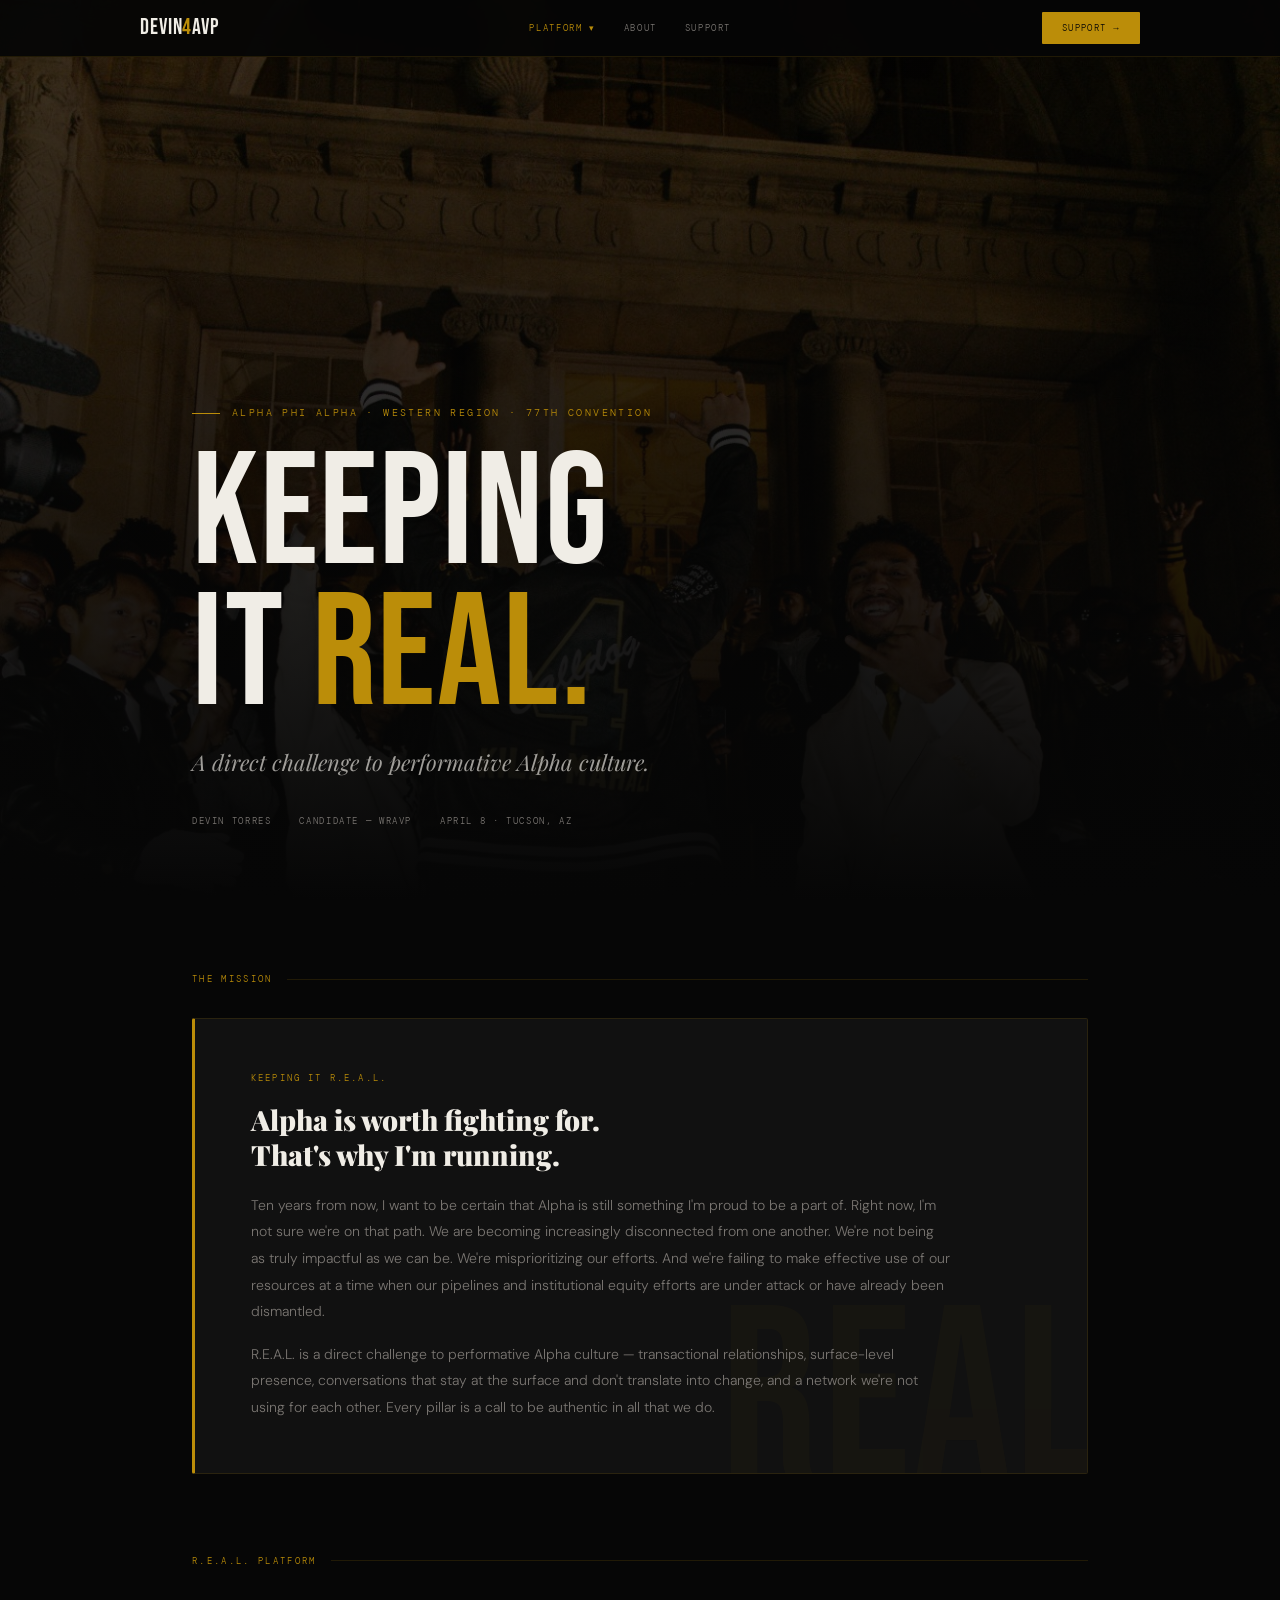
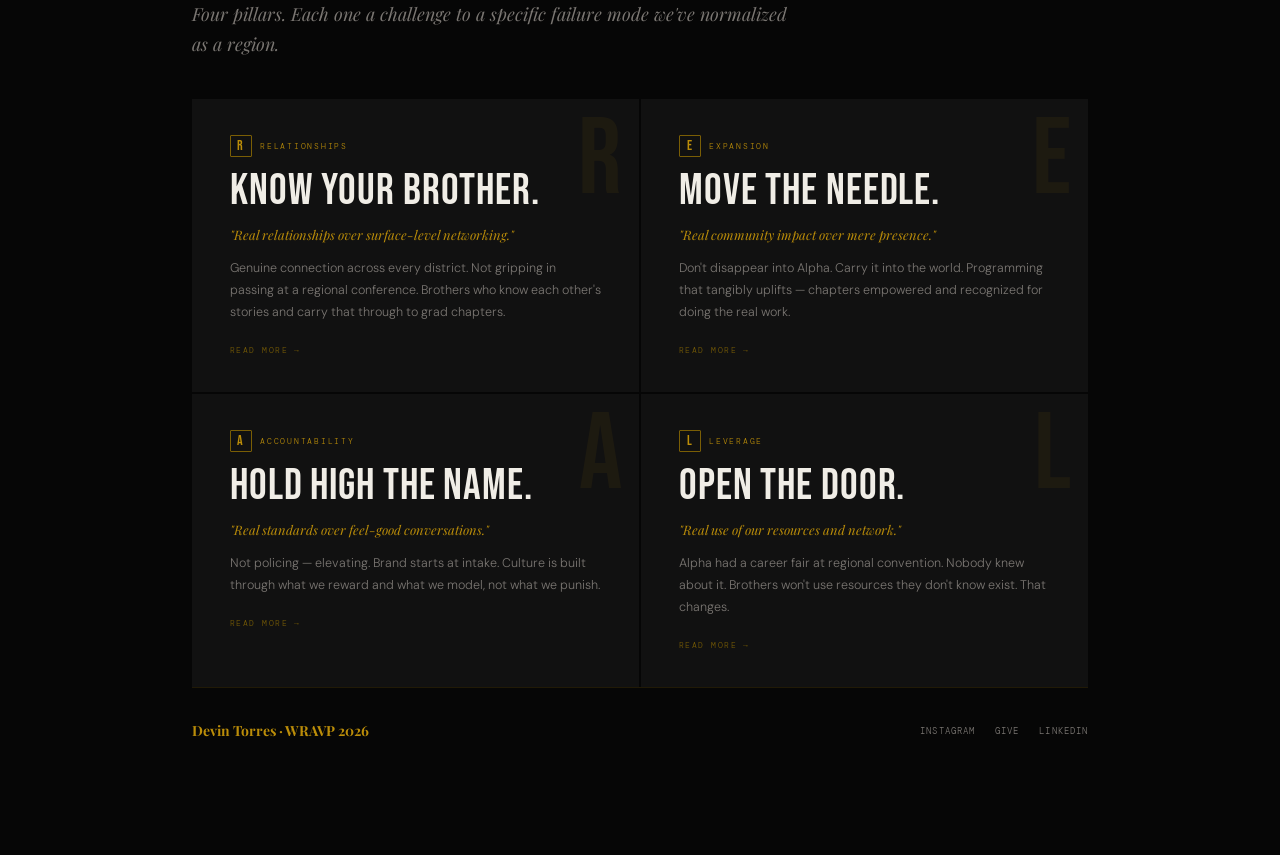
==== index.html @ 7f10087c "fixed relationships" ====
<!DOCTYPE html>
<html lang="en">
<head>
<meta charset="UTF-8">
<meta name="viewport" content="width=device-width, initial-scale=1.0">
<title>Devin Torres — Keeping it REAL · WRAVP 2026</title>
<link href="https://fonts.googleapis.com/css2?family=Bebas+Neue&family=Playfair+Display:ital,wght@0,400;0,700;0,900;1,400;1,700;1,900&family=DM+Sans:ital,wght@0,300;0,400;0,500;1,300&family=DM+Mono:wght@400;500&display=swap" rel="stylesheet">
<link rel="stylesheet" href="css/main.css">
<style>
/* ── HOME-SPECIFIC ── */
.hero {
  min-height: 100vh;
  display: flex;
  flex-direction: column;
  justify-content: flex-end;
  padding-bottom: 72px;
  position: relative;
}
.hero-bg {
  position: absolute;
  inset: 0;
  overflow: hidden;
}
.hero-bg img {
  width: 100%;
  height: 100%;
  object-fit: cover;
  object-position: center 20%;
  filter: brightness(.3);
}
.hero-bg::after {
  content: '';
  position: absolute;
  inset: 0;
  background: linear-gradient(to top, var(--black) 0%, rgba(6,6,6,.55) 45%, transparent 100%);
}
.hero-content {
  position: relative;
  z-index: 2;
  max-width: 960px;
  margin: 0 auto;
  padding: 0 32px;
  width: 100%;
}
.hero-eyebrow {
  font-family: var(--mono);
  font-size: 10px;
  letter-spacing: .24em;
  color: var(--gold);
  text-transform: uppercase;
  margin-bottom: 24px;
  display: flex;
  align-items: center;
  gap: 12px;
}
.hero-eyebrow::before { content: ''; width: 28px; height: 1px; background: var(--gold); }
.hero-name {
  font-family: var(--display);
  font-size: clamp(80px, 14vw, 160px);
  line-height: .88;
  letter-spacing: .01em;
  color: var(--text);
  margin-bottom: 20px;
}
.hero-name .gold { color: var(--gold); }
.hero-tagline {
  font-family: var(--serif);
  font-size: clamp(16px, 2.4vw, 22px);
  font-weight: 400;
  font-style: italic;
  color: rgba(240,237,230,.65);
  margin-bottom: 36px;
  max-width: 540px;
  line-height: 1.4;
}
.hero-meta {
  display: flex;
  gap: 28px;
  flex-wrap: wrap;
}
.hero-meta-item {
  font-family: var(--mono);
  font-size: 9px;
  letter-spacing: .18em;
  color: var(--muted);
  text-transform: uppercase;
}

/* ── MISSION BLOCK ── */
.mission-block {
  padding: 52px 56px;
  background: var(--card);
  border: 1px solid var(--border);
  border-left: 3px solid var(--gold);
  border-radius: 2px;
  position: relative;
  overflow: hidden;
  margin-bottom: 80px;
}
.mission-block::after {
  content: 'REAL';
  font-family: var(--display);
  font-size: 240px;
  color: var(--gold);
  opacity: .03;
  position: absolute;
  right: -16px;
  bottom: -48px;
  line-height: 1;
  pointer-events: none;
  letter-spacing: .02em;
}
.mission-kicker {
  font-family: var(--mono);
  font-size: 9px;
  letter-spacing: .24em;
  color: var(--gold);
  text-transform: uppercase;
  margin-bottom: 16px;
}
.mission-headline {
  font-family: var(--serif);
  font-size: clamp(20px, 3vw, 28px);
  font-weight: 900;
  color: var(--text);
  line-height: 1.25;
  margin-bottom: 20px;
}
.mission-body {
  font-size: 14px;
  color: var(--muted);
  line-height: 1.9;
  font-weight: 300;
  max-width: 700px;
  position: relative;
  z-index: 1;
}
.mission-body p { margin-bottom: 16px; }
.mission-body p:last-child { margin: 0; }

/* ── PLATFORM GRID ── */
.platform-section { padding-top: 0; border: none; }
.platform-intro {
  font-family: var(--serif);
  font-size: clamp(15px, 2vw, 18px);
  font-weight: 400;
  font-style: italic;
  color: var(--muted);
  max-width: 600px;
  line-height: 1.65;
  margin-bottom: 40px;
}
.pillars {
  display: grid;
  grid-template-columns: 1fr 1fr;
  gap: 2px;
}
.pillar {
  background: var(--card);
  padding: 36px 38px;
  position: relative;
  overflow: hidden;
  transition: background .2s;
  text-decoration: none;
  display: block;
  color: inherit;
}
.pillar:hover { background: #161616; }
.pillar-ghost {
  font-family: var(--display);
  font-size: 108px;
  color: var(--gold);
  opacity: .07;
  position: absolute;
  right: 16px;
  top: 8px;
  line-height: 1;
  pointer-events: none;
  transition: opacity .2s;
  letter-spacing: .01em;
}
.pillar:hover .pillar-ghost { opacity: .12; }
.pillar-meta {
  font-family: var(--mono);
  font-size: 8px;
  letter-spacing: .22em;
  color: var(--gold);
  text-transform: uppercase;
  margin-bottom: 14px;
  display: flex;
  align-items: center;
  gap: 8px;
}
.pillar-letter-badge {
  display: inline-flex;
  align-items: center;
  justify-content: center;
  width: 22px;
  height: 22px;
  border: 1px solid var(--gold-dim);
  border-radius: 1px;
  font-family: var(--display);
  font-size: 14px;
  color: var(--gold);
  line-height: 1;
  flex-shrink: 0;
}
.pillar-title {
  font-family: var(--display);
  font-size: clamp(30px, 4.5vw, 44px);
  line-height: .92;
  letter-spacing: .02em;
  color: var(--text);
  margin-bottom: 14px;
}
.pillar-tagline {
  font-family: var(--serif);
  font-size: 13px;
  font-style: italic;
  color: var(--gold);
  margin-bottom: 14px;
  line-height: 1.4;
}
.pillar-body {
  font-size: 12.5px;
  color: var(--muted);
  line-height: 1.75;
  font-weight: 300;
  margin-bottom: 20px;
}
.pillar-cta {
  font-family: var(--mono);
  font-size: 8px;
  letter-spacing: .18em;
  color: var(--gold-dim);
  text-transform: uppercase;
  display: flex;
  align-items: center;
  gap: 6px;
  transition: color .2s;
}
.pillar:hover .pillar-cta { color: var(--gold); }
.pillar-cta::after { content: '→'; }

@media (max-width: 620px) {
  .pillars { grid-template-columns: 1fr; }
  .hero-content { padding: 0 20px; }
  .mission-block { padding: 32px 28px; }
  .hero-name { font-size: clamp(64px, 18vw, 120px); }
}
</style>
</head>
<body>

<!-- NAV -->
<nav>
  <div class="nav-inner">
    <a href="index.html" class="nav-logo"><span>devin</span>4<span>avp</span></a>
    <ul class="nav-links">
      <li class="nav-item">
        <span class="nav-link" data-page="index.html">Platform ▾</span>
        <ul class="dropdown">
          <li><a href="relationships.html">R — Real Relationships</a></li>
          <li><a href="expansion.html">E — Real Expansion</a></li>
          <li><a href="accountability.html">A — Real Accountability</a></li>
          <li><a href="leverage.html">L — Real Leverage</a></li>
          <li><a href="stepping.html">Real Stepping</a></li>
        </ul>
      </li>
      <li class="nav-item"><a href="about.html" class="nav-link" data-page="about.html">About</a></li>
      <li class="nav-item"><a href="support.html" class="nav-link" data-page="support.html">Support</a></li>
    </ul>
    <a href="support.html" class="nav-cta">Support →</a>
    <button class="hamburger" onclick="toggleMobile()" aria-label="Menu">
      <span></span><span></span><span></span>
    </button>
  </div>
</nav>

<!-- MOBILE MENU -->
<ul class="mobile-menu" id="mobile-menu">
  <li><a href="index.html">Home</a></li>
  <div class="mobile-section">Platform</div>
  <li><a href="relationships.html">R — Real Relationships</a></li>
  <li><a href="expansion.html">E — Real Expansion</a></li>
  <li><a href="accountability.html">A — Real Accountability</a></li>
  <li><a href="leverage.html">L — Real Leverage</a></li>
  <li><a href="stepping.html">Real Stepping</a></li>
  <div class="mobile-section">More</div>
  <li><a href="about.html">About</a></li>
  <li><a href="support.html">Support</a></li>
</ul>

<!-- HERO -->
<div class="hero">
  <div class="hero-bg">
    <img src="assets/images/chapter-fa24.jpg" alt="Alpha Delta Chapter FA24">
  </div>
  <div class="hero-content">
    <div class="hero-eyebrow fade-up d1">Alpha Phi Alpha · Western Region · 77th Convention</div>
    <div class="hero-name fade-up d2">KEEPING<br>IT <span class="gold">REAL.</span></div>
    <div class="hero-tagline fade-up d3">A direct challenge to performative Alpha culture.</div>
    <div class="hero-meta fade-up d4">
      <span class="hero-meta-item">Devin Torres</span>
      <span class="hero-meta-item">Candidate — WRAVP</span>
      <span class="hero-meta-item">April 8 · Tucson, AZ</span>
    </div>
  </div>
</div>

<div class="page">

  <!-- MISSION -->
  <section style="padding-top: 72px; border: none;">
    <div class="section-label">The Mission</div>
    <div class="mission-block reveal">
      <div class="mission-kicker">Keeping it R.E.A.L.</div>
      <div class="mission-headline">Alpha is worth fighting for.<br>That's why I'm running.</div>
      <div class="mission-body">
        <p>Ten years from now, I want to be certain that Alpha is still something I'm proud to be a part of. Right now, I'm not sure we're on that path. We are becoming increasingly disconnected from one another. We're not being as truly impactful as we can be. We're misprioritizing our efforts. And we're failing to make effective use of our resources at a time when our pipelines and institutional equity efforts are under attack or have already been dismantled.</p>
        <p>R.E.A.L. is a direct challenge to performative Alpha culture — transactional relationships, surface-level presence, conversations that stay at the surface and don't translate into change, and a network we're not using for each other. Every pillar is a call to be authentic in all that we do.</p>
      </div>
    </div>
  </section>

  <!-- PLATFORM -->
  <section class="platform-section">
    <div class="section-label">R.E.A.L. Platform</div>
    <p class="platform-intro">Four pillars. Each one a challenge to a specific failure mode we've normalized as a region.</p>
    <div class="pillars">

      <a href="relationships.html" class="pillar reveal">
        <div class="pillar-ghost">R</div>
        <div class="pillar-meta">
          <span class="pillar-letter-badge">R</span>
          Relationships
        </div>
        <div class="pillar-title">KNOW YOUR BROTHER.</div>
        <div class="pillar-tagline">"Real relationships over surface-level networking."</div>
        <div class="pillar-body">Genuine connection across every district. Not gripping in passing at a regional conference. Brothers who know each other's stories and carry that through to grad chapters.</div>
        <div class="pillar-cta">Read more</div>
      </a>

      <a href="expansion.html" class="pillar reveal">
        <div class="pillar-ghost">E</div>
        <div class="pillar-meta">
          <span class="pillar-letter-badge">E</span>
          Expansion
        </div>
        <div class="pillar-title">MOVE THE NEEDLE.</div>
        <div class="pillar-tagline">"Real community impact over mere presence."</div>
        <div class="pillar-body">Don't disappear into Alpha. Carry it into the world. Programming that tangibly uplifts — chapters empowered and recognized for doing the real work.</div>
        <div class="pillar-cta">Read more</div>
      </a>

      <a href="accountability.html" class="pillar reveal">
        <div class="pillar-ghost">A</div>
        <div class="pillar-meta">
          <span class="pillar-letter-badge">A</span>
          Accountability
        </div>
        <div class="pillar-title">HOLD HIGH THE NAME.</div>
        <div class="pillar-tagline">"Real standards over feel-good conversations."</div>
        <div class="pillar-body">Not policing — elevating. Brand starts at intake. Culture is built through what we reward and what we model, not what we punish.</div>
        <div class="pillar-cta">Read more</div>
      </a>

      <a href="leverage.html" class="pillar reveal">
        <div class="pillar-ghost">L</div>
        <div class="pillar-meta">
          <span class="pillar-letter-badge">L</span>
          Leverage
        </div>
        <div class="pillar-title">OPEN THE DOOR.</div>
        <div class="pillar-tagline">"Real use of our resources and network."</div>
        <div class="pillar-body">Alpha had a career fair at regional convention. Nobody knew about it. Brothers won't use resources they don't know exist. That changes.</div>
        <div class="pillar-cta">Read more</div>
      </a>

    </div>
  </section>

  <!-- FOOTER -->
  <footer>
    <div class="footer-name">Devin Torres · WRAVP 2026</div>
    <div class="footer-links">
      <a href="https://instagram.com/devin4avp" target="_blank">Instagram</a>
      <a href="support.html">Give</a>
      <a href="https://linkedin.com/in/devintorres" target="_blank">LinkedIn</a>
    </div>
  </footer>

</div>

<script src="js/main.js"></script>
<style>
.reveal { opacity: 0; transform: translateY(24px); transition: opacity .7s ease, transform .7s ease; }
.reveal.revealed { opacity: 1; transform: translateY(0); }
</style>
</body>
</html>
---- css/main.css ----
:root {
  --gold: #BB8D09;
  --gold-dim: #7A5E05;
  --gold-light: #D4A820;
  --black: #060606;
  --card: #111111;
  --border: rgba(187,141,9,0.15);
  --border-subtle: rgba(255,255,255,0.05);
  --text: #F0EDE6;
  --muted: #7A7672;
  --faint: #2A2724;
  --serif: 'Playfair Display', Georgia, serif;
  --sans: 'DM Sans', sans-serif;
  --mono: 'DM Mono', monospace;
  --display: 'Bebas Neue', sans-serif;
}

*, *::before, *::after { box-sizing: border-box; margin: 0; padding: 0; }
html { scroll-behavior: smooth; }
body {
  background: var(--black);
  color: var(--text);
  font-family: var(--sans);
  font-weight: 300;
  line-height: 1.6;
  -webkit-font-smoothing: antialiased;
  overflow-x: hidden;
}
body::before {
  content: '';
  position: fixed;
  inset: 0;
  background-image: url("data:image/svg+xml,%3Csvg viewBox='0 0 256 256' xmlns='http://www.w3.org/2000/svg'%3E%3Cfilter id='n'%3E%3CfeTurbulence type='fractalNoise' baseFrequency='0.9' numOctaves='4' stitchTiles='stitch'/%3E%3C/filter%3E%3Crect width='100%25' height='100%25' filter='url(%23n)' opacity='0.04'/%3E%3C/svg%3E");
  pointer-events: none;
  z-index: 0;
  opacity: .35;
}

/* ── NAV ── */
nav {
  position: fixed;
  top: 0; left: 0; right: 0;
  z-index: 100;
  background: rgba(6,6,6,0.94);
  backdrop-filter: blur(14px);
  border-bottom: 1px solid var(--border);
  padding: 0 32px;
}
.nav-inner {
  max-width: 1000px;
  margin: 0 auto;
  display: flex;
  align-items: center;
  justify-content: space-between;
  height: 56px;
}
.nav-logo {
  font-family: var(--display);
  font-size: 22px;
  letter-spacing: .04em;
  color: var(--gold);
  text-decoration: none;
  flex-shrink: 0;
}
.nav-logo span { color: var(--text); }
.nav-links {
  display: flex;
  align-items: center;
  gap: 0;
  list-style: none;
}
.nav-item { position: relative; }
.nav-link {
  font-family: var(--mono);
  font-size: 9px;
  letter-spacing: .18em;
  color: var(--muted);
  text-transform: uppercase;
  text-decoration: none;
  padding: 0 14px;
  height: 56px;
  display: flex;
  align-items: center;
  transition: color .2s;
  white-space: nowrap;
  cursor: pointer;
}
.nav-link:hover, .nav-link.active { color: var(--gold); }
.nav-item:hover .dropdown { opacity: 1; pointer-events: all; transform: translateY(0); }
.dropdown {
  position: absolute;
  top: 100%; left: 0;
  background: rgba(6,6,6,0.98);
  border: 1px solid var(--border);
  border-top: none;
  min-width: 210px;
  opacity: 0;
  pointer-events: none;
  transform: translateY(-6px);
  transition: opacity .2s, transform .2s;
  list-style: none;
}
.dropdown li a {
  display: block;
  font-family: var(--mono);
  font-size: 9px;
  letter-spacing: .18em;
  color: var(--muted);
  text-transform: uppercase;
  text-decoration: none;
  padding: 13px 20px;
  transition: color .15s, background .15s;
  border-bottom: 1px solid var(--border);
}
.dropdown li:last-child a { border: none; }
.dropdown li a:hover { color: var(--gold); background: rgba(187,141,9,.04); }
.nav-cta {
  font-family: var(--mono);
  font-size: 9px;
  letter-spacing: .16em;
  color: var(--black);
  background: var(--gold);
  text-transform: uppercase;
  text-decoration: none;
  padding: 9px 20px;
  border-radius: 1px;
  transition: background .2s;
  white-space: nowrap;
  flex-shrink: 0;
}
.nav-cta:hover { background: var(--gold-light); }
.hamburger {
  display: none;
  flex-direction: column;
  gap: 5px;
  cursor: pointer;
  padding: 4px;
  background: none;
  border: none;
}
.hamburger span { width: 22px; height: 1px; background: var(--text); display: block; transition: .2s; }
.mobile-menu {
  display: none;
  position: fixed;
  top: 56px; left: 0; right: 0;
  background: rgba(6,6,6,0.98);
  border-bottom: 1px solid var(--border);
  padding: 16px 0 24px;
  z-index: 99;
  list-style: none;
}
.mobile-menu.open { display: block; }
.mobile-menu li a {
  display: block;
  font-family: var(--mono);
  font-size: 10px;
  letter-spacing: .18em;
  color: var(--muted);
  text-transform: uppercase;
  text-decoration: none;
  padding: 12px 32px;
  transition: color .15s;
  border-bottom: 1px solid var(--border-subtle);
}
.mobile-menu li a:hover { color: var(--gold); }
.mobile-menu .mobile-section {
  font-family: var(--mono);
  font-size: 8px;
  letter-spacing: .22em;
  color: var(--faint);
  text-transform: uppercase;
  padding: 16px 32px 6px;
}

/* ── PAGE WRAPPER ── */
.page {
  position: relative;
  z-index: 1;
  max-width: 960px;
  margin: 0 auto;
  padding: 0 32px 80px;
}

/* ── SECTION LABEL ── */
.section-label {
  font-family: var(--mono);
  font-size: 9px;
  letter-spacing: .26em;
  color: var(--gold);
  text-transform: uppercase;
  margin-bottom: 32px;
  display: flex;
  align-items: center;
  gap: 14px;
}
.section-label::after { content: ''; flex: 1; height: 1px; background: var(--border); }

/* ── BUTTONS ── */
.btn-primary {
  display: inline-block;
  background: var(--gold);
  color: var(--black);
  font-family: var(--mono);
  font-size: 9px;
  font-weight: 500;
  letter-spacing: .18em;
  text-transform: uppercase;
  padding: 14px 28px;
  text-decoration: none;
  border-radius: 1px;
  transition: background .2s, transform .1s;
  border: none;
  cursor: pointer;
}
.btn-primary:hover { background: var(--gold-light); transform: translateY(-1px); }
.btn-secondary {
  display: inline-block;
  background: transparent;
  color: var(--gold);
  font-family: var(--mono);
  font-size: 9px;
  font-weight: 500;
  letter-spacing: .18em;
  text-transform: uppercase;
  padding: 13px 28px;
  text-decoration: none;
  border: 1px solid var(--gold-dim);
  border-radius: 1px;
  transition: border-color .2s, color .2s, transform .1s;
  cursor: pointer;
}
.btn-secondary:hover { border-color: var(--gold); color: var(--gold-light); transform: translateY(-1px); }
.btn-group { display: flex; gap: 12px; flex-wrap: wrap; }

/* ── FOOTER ── */
footer {
  border-top: 1px solid var(--border);
  padding: 32px 0;
  display: flex;
  justify-content: space-between;
  align-items: center;
  flex-wrap: wrap;
  gap: 16px;
  position: relative;
  z-index: 1;
}
.footer-name {
  font-family: var(--serif);
  font-size: 14px;
  font-weight: 700;
  color: var(--gold);
}
.footer-links { display: flex; gap: 20px; }
.footer-links a {
  font-family: var(--mono);
  font-size: 9px;
  letter-spacing: .12em;
  color: var(--muted);
  text-decoration: none;
  text-transform: uppercase;
  transition: color .2s;
}
.footer-links a:hover { color: var(--gold); }

/* ── ANIMATIONS ── */
@keyframes fadeUp { from { opacity: 0; transform: translateY(20px); } to { opacity: 1; transform: translateY(0); } }
.fade-up { opacity: 0; animation: fadeUp .7s ease forwards; }
.d1 { animation-delay: .05s; } .d2 { animation-delay: .18s; } .d3 { animation-delay: .32s; } .d4 { animation-delay: .46s; }

/* ── RESPONSIVE ── */
@media (max-width: 680px) {
  nav { padding: 0 20px; }
  .nav-links { display: none !important; }
  .hamburger { display: flex; }
  .page { padding: 0 20px 60px; }
}
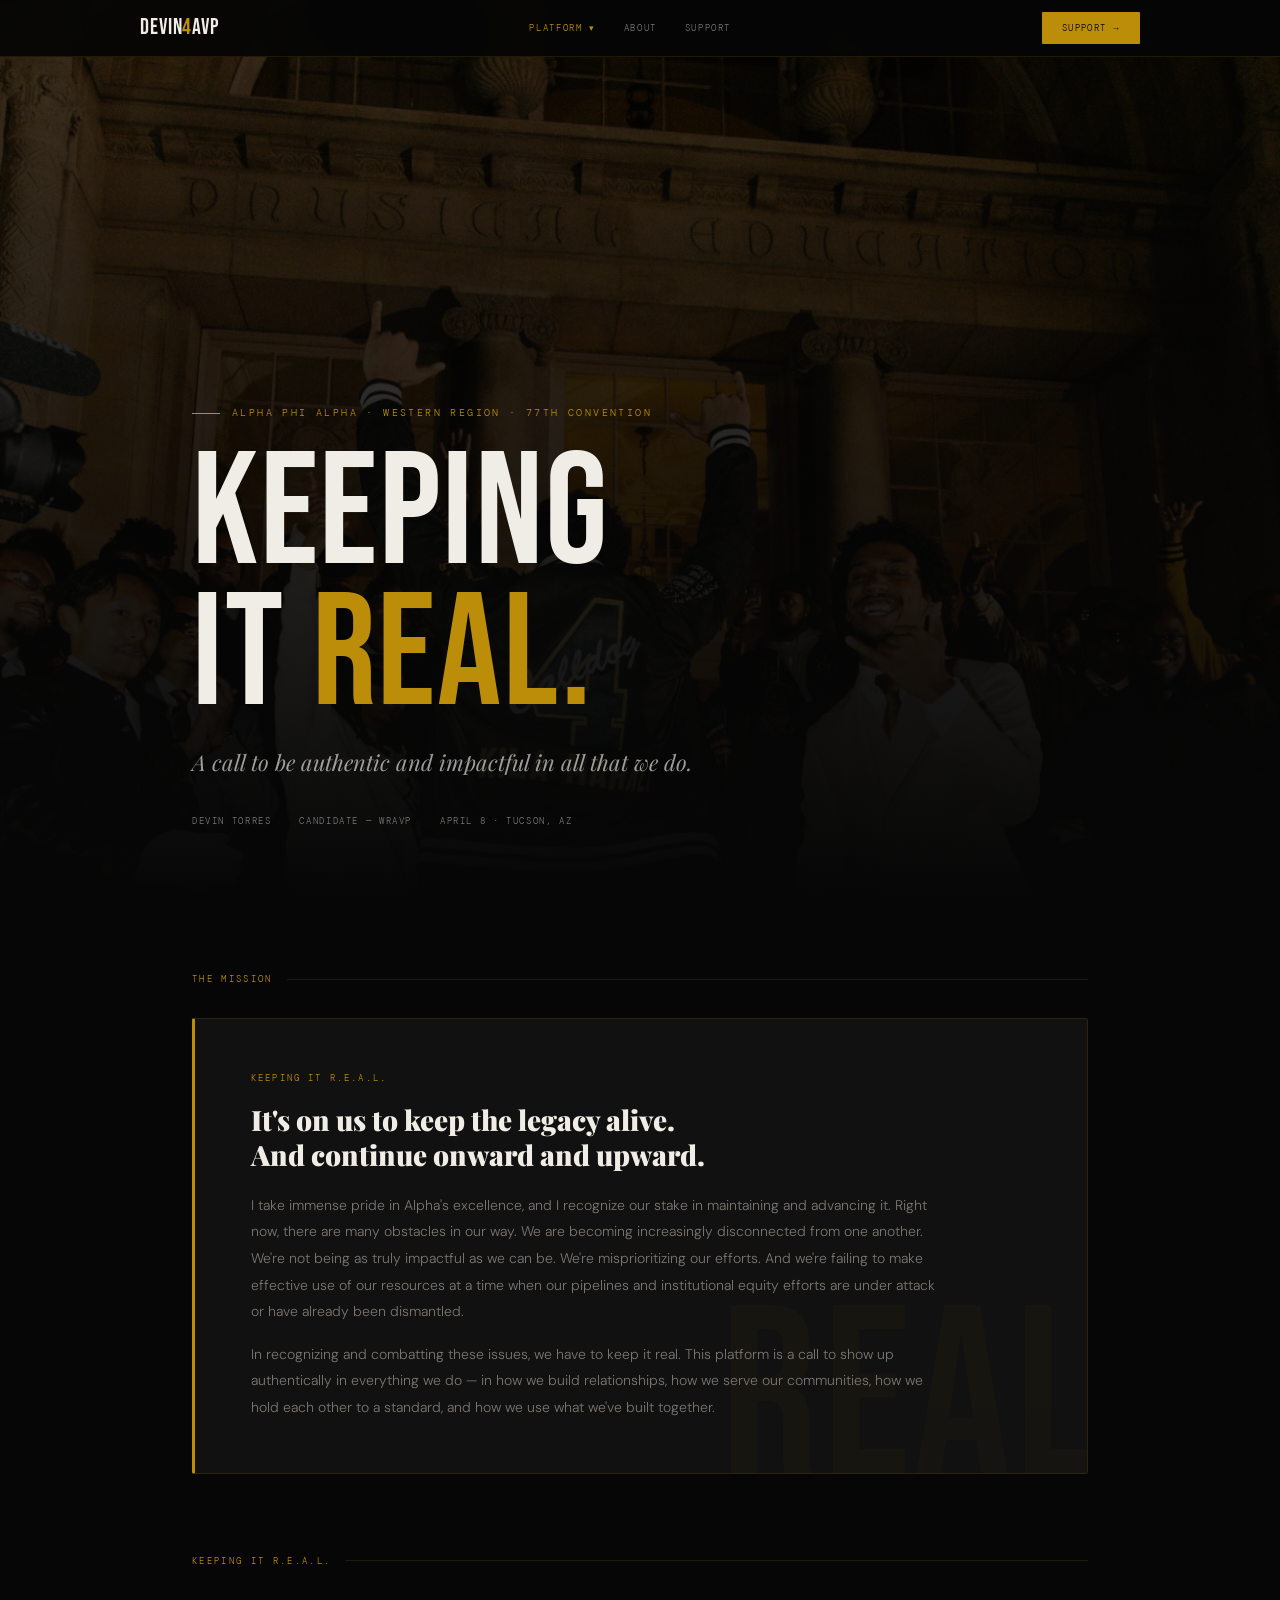
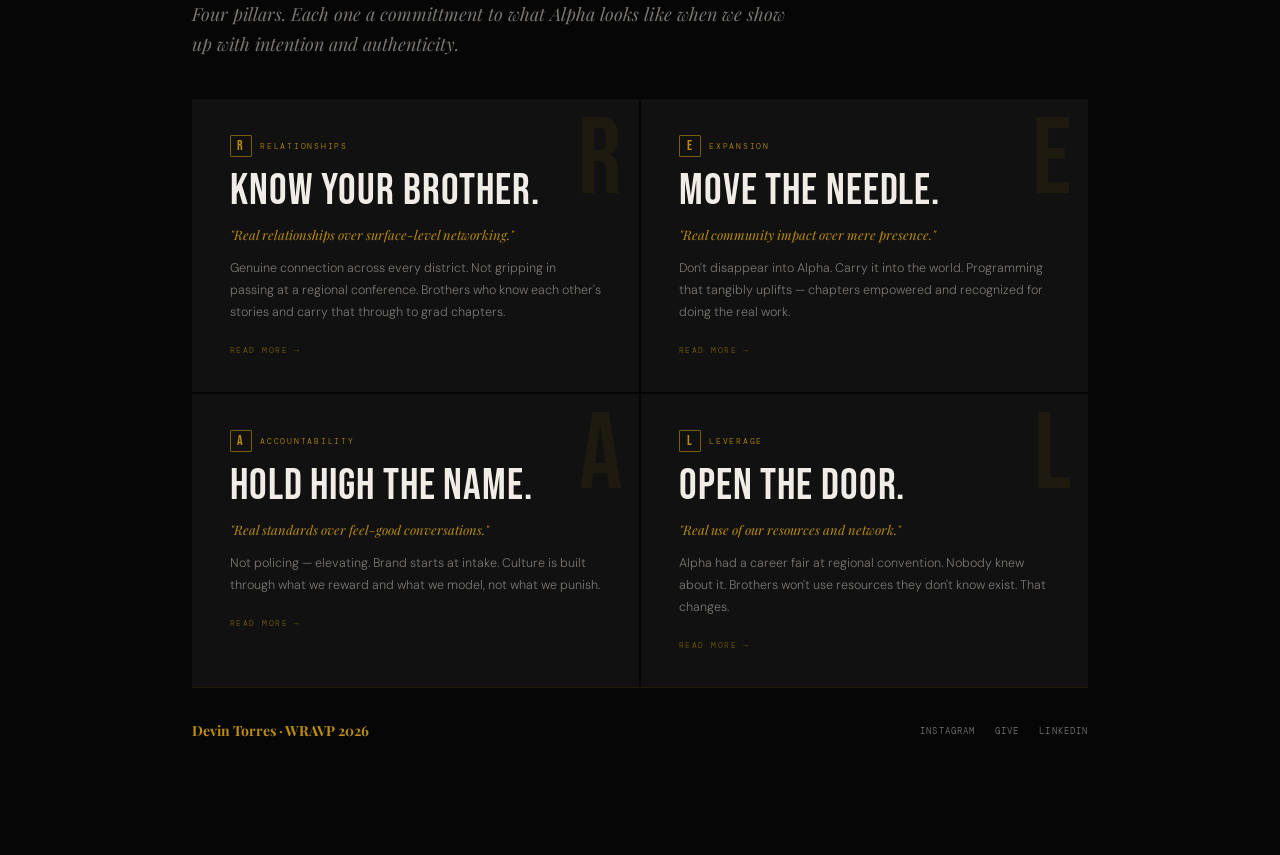
==== commit f146e716: "edit language" ====
--- a/index.html
+++ b/index.html
@@ -299,7 +299,7 @@
   <div class="hero-content">
     <div class="hero-eyebrow fade-up d1">Alpha Phi Alpha · Western Region · 77th Convention</div>
     <div class="hero-name fade-up d2">KEEPING<br>IT <span class="gold">REAL.</span></div>
-    <div class="hero-tagline fade-up d3">A direct challenge to performative Alpha culture.</div>
+    <div class="hero-tagline fade-up d3">A call to be authentic and impactful in all that we do.</div>
     <div class="hero-meta fade-up d4">
       <span class="hero-meta-item">Devin Torres</span>
       <span class="hero-meta-item">Candidate — WRAVP</span>
@@ -315,18 +315,18 @@
     <div class="section-label">The Mission</div>
     <div class="mission-block reveal">
       <div class="mission-kicker">Keeping it R.E.A.L.</div>
-      <div class="mission-headline">Alpha is worth fighting for.<br>That's why I'm running.</div>
+      <div class="mission-headline">It's on us to keep the legacy alive.<br>And continue onward and upward.</div>
       <div class="mission-body">
-        <p>Ten years from now, I want to be certain that Alpha is still something I'm proud to be a part of. Right now, I'm not sure we're on that path. We are becoming increasingly disconnected from one another. We're not being as truly impactful as we can be. We're misprioritizing our efforts. And we're failing to make effective use of our resources at a time when our pipelines and institutional equity efforts are under attack or have already been dismantled.</p>
-        <p>R.E.A.L. is a direct challenge to performative Alpha culture — transactional relationships, surface-level presence, conversations that stay at the surface and don't translate into change, and a network we're not using for each other. Every pillar is a call to be authentic in all that we do.</p>
+        <p>I take immense pride in Alpha's excellence, and I recognize our stake in maintaining and advancing it. Right now, there are many obstacles in our way. We are becoming increasingly disconnected from one another. We're not being as truly impactful as we can be. We're misprioritizing our efforts. And we're failing to make effective use of our resources at a time when our pipelines and institutional equity efforts are under attack or have already been dismantled.</p>
+        <p>In recognizing and combatting these issues, we have to keep it real. This platform is a call to show up authentically in everything we do — in how we build relationships, how we serve our communities, how we hold each other to a standard, and how we use what we've built together.</p>
       </div>
     </div>
   </section>
 
   <!-- PLATFORM -->
   <section class="platform-section">
-    <div class="section-label">R.E.A.L. Platform</div>
-    <p class="platform-intro">Four pillars. Each one a challenge to a specific failure mode we've normalized as a region.</p>
+    <div class="section-label">Keeping it R.E.A.L.</div>
+    <p class="platform-intro">Four pillars. Each one a committment to what Alpha looks like when we show up with intention and authenticity.</p>
     <div class="pillars">
 
       <a href="relationships.html" class="pillar reveal">
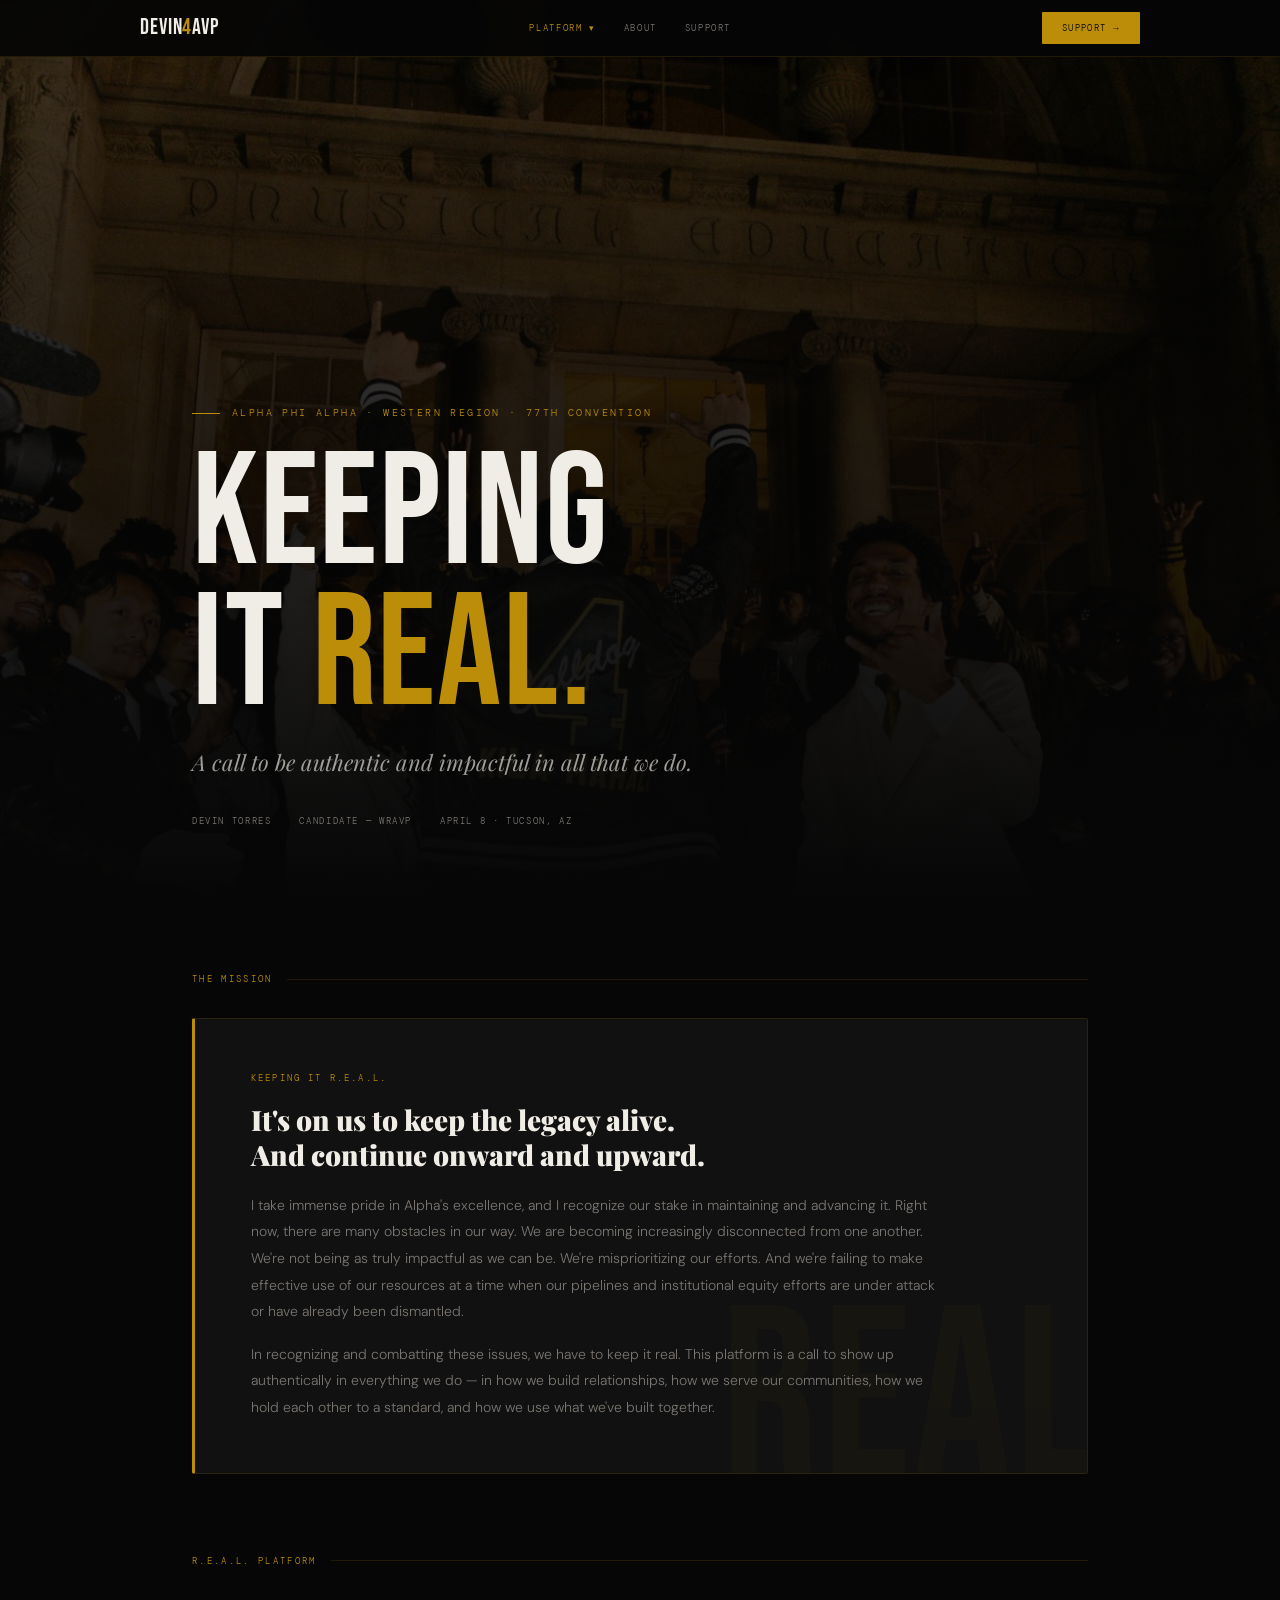
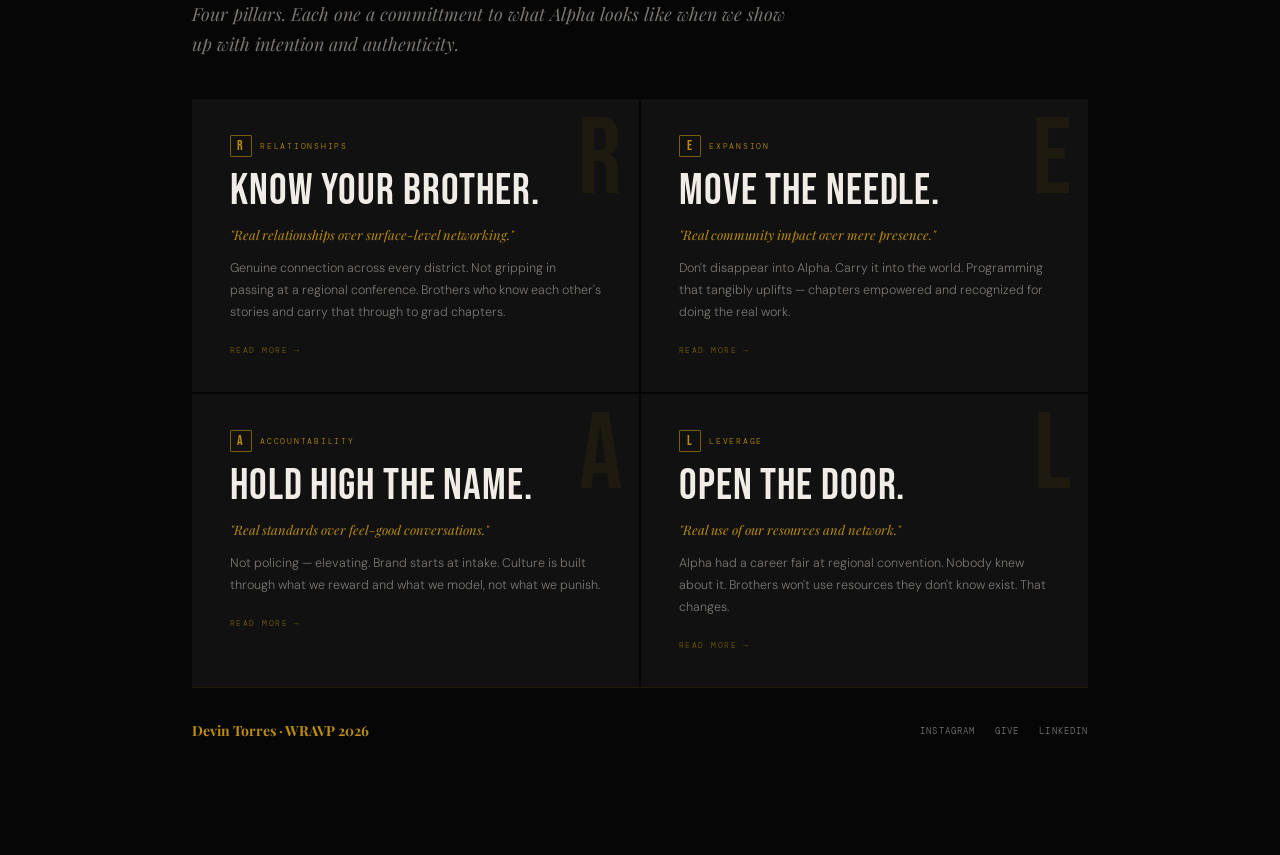
==== commit ea2bb837: "language edit" ====
--- a/index.html
+++ b/index.html
@@ -325,7 +325,7 @@
 
   <!-- PLATFORM -->
   <section class="platform-section">
-    <div class="section-label">Keeping it R.E.A.L.</div>
+    <div class="section-label">R.E.A.L. Platform</div>
     <p class="platform-intro">Four pillars. Each one a committment to what Alpha looks like when we show up with intention and authenticity.</p>
     <div class="pillars">
 
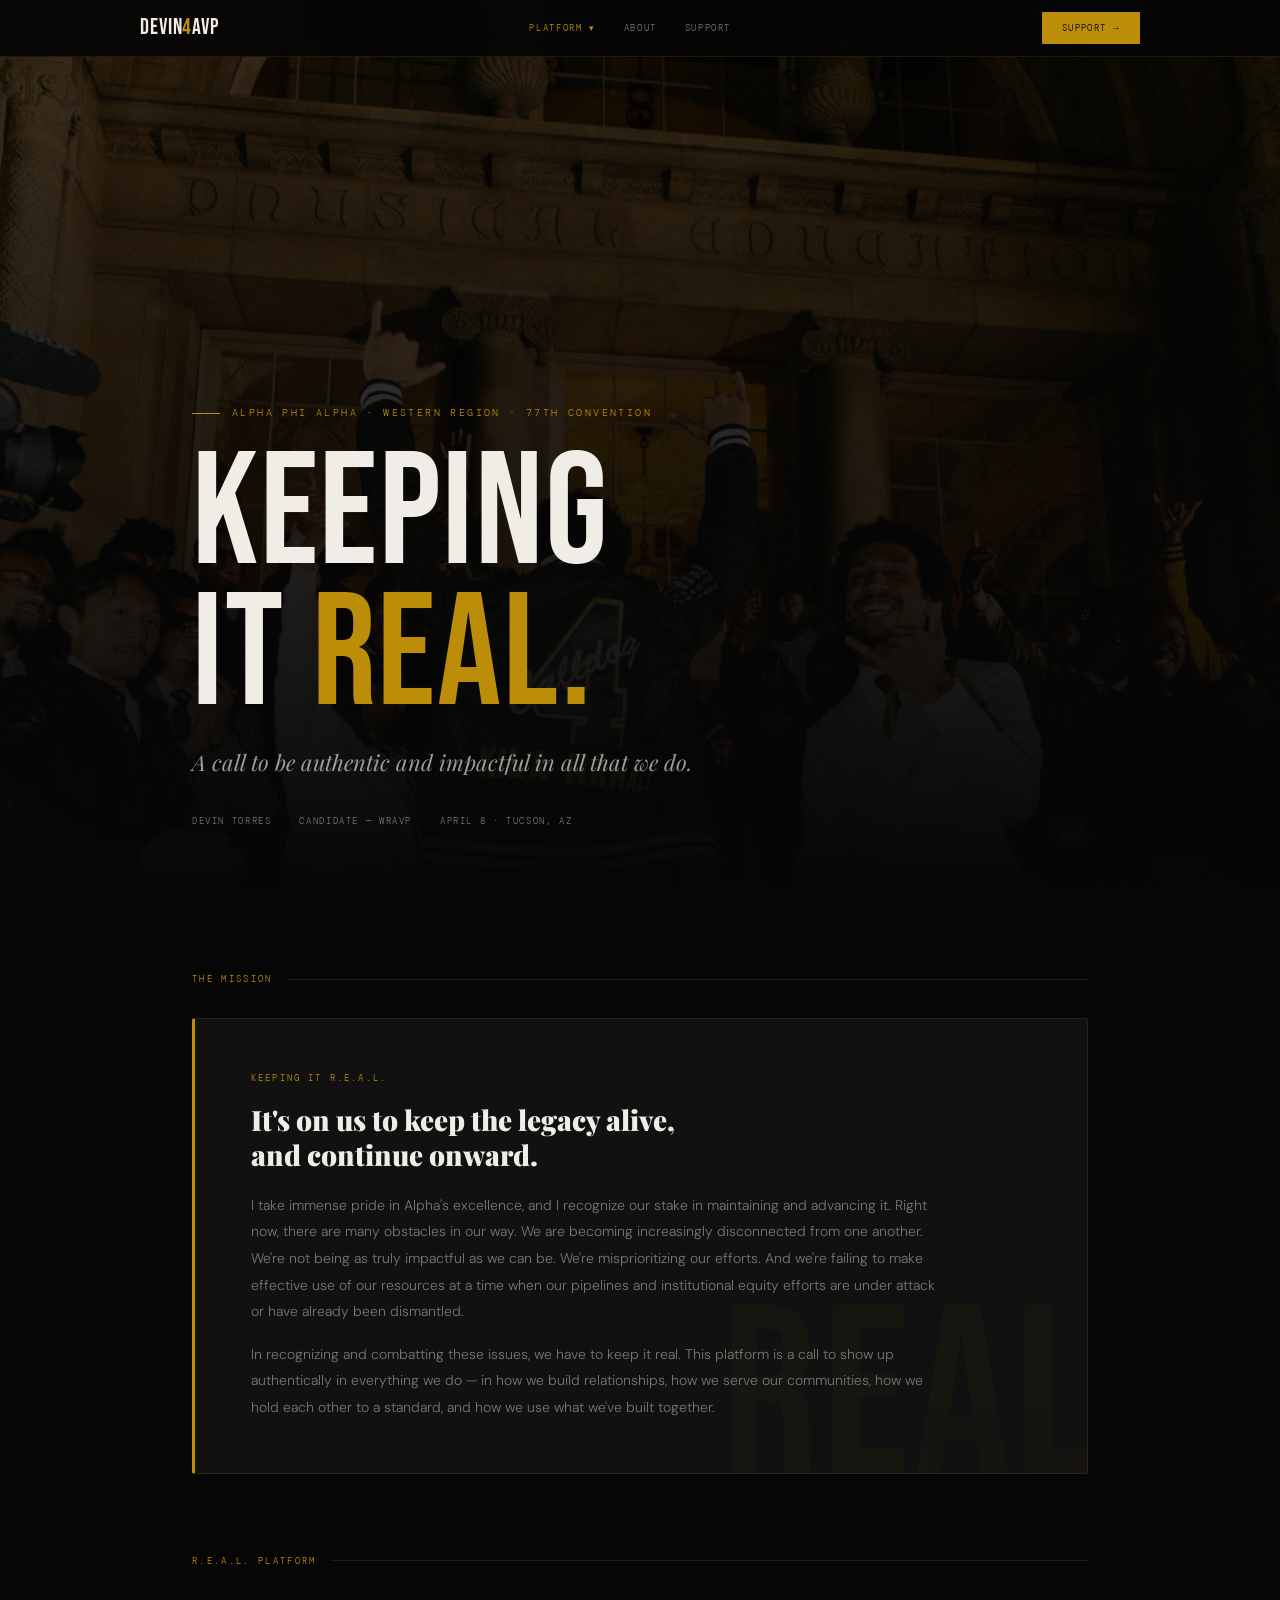
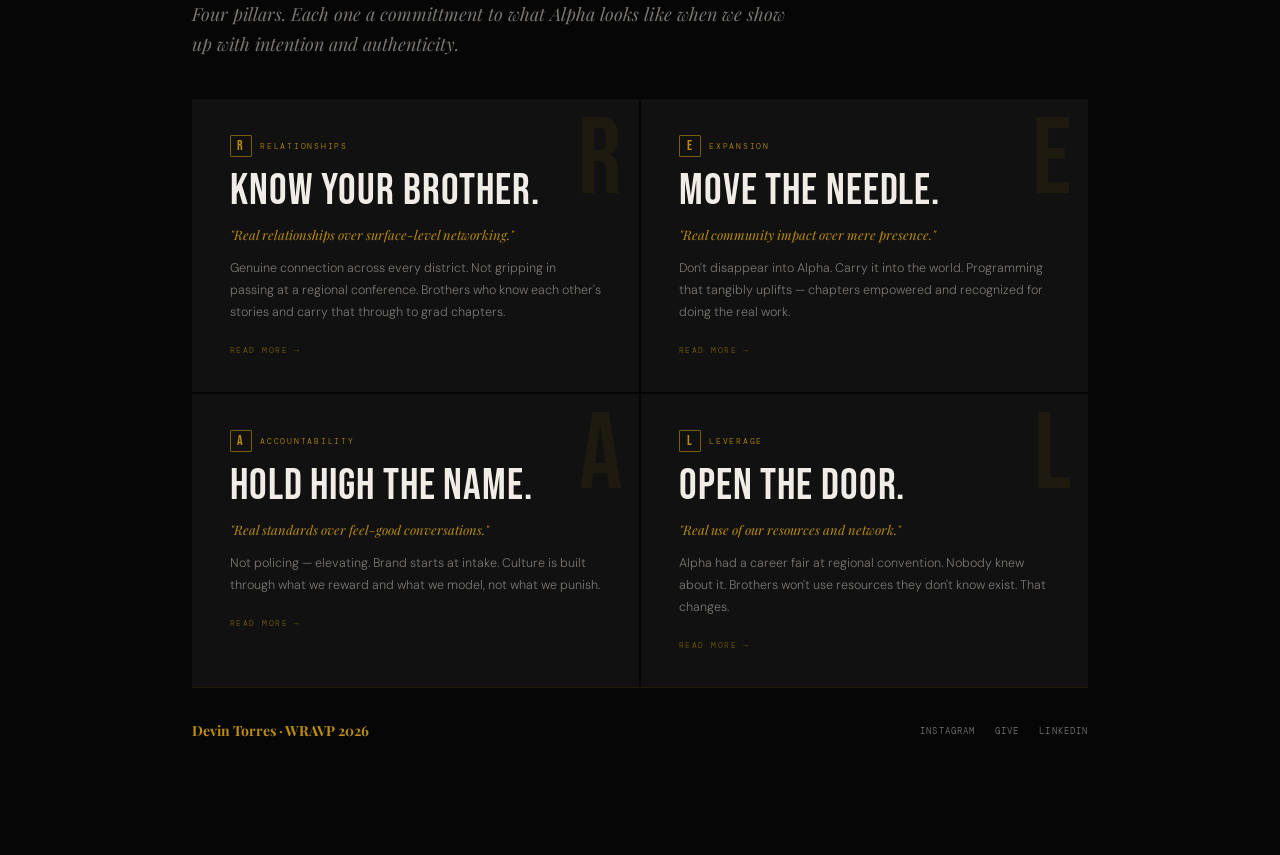
==== commit e1faedc3: "grammar" ====
--- a/index.html
+++ b/index.html
@@ -315,7 +315,7 @@
     <div class="section-label">The Mission</div>
     <div class="mission-block reveal">
       <div class="mission-kicker">Keeping it R.E.A.L.</div>
-      <div class="mission-headline">It's on us to keep the legacy alive.<br>And continue onward and upward.</div>
+      <div class="mission-headline">It's on us to keep the legacy alive,<br>and continue onward.</div>
       <div class="mission-body">
         <p>I take immense pride in Alpha's excellence, and I recognize our stake in maintaining and advancing it. Right now, there are many obstacles in our way. We are becoming increasingly disconnected from one another. We're not being as truly impactful as we can be. We're misprioritizing our efforts. And we're failing to make effective use of our resources at a time when our pipelines and institutional equity efforts are under attack or have already been dismantled.</p>
         <p>In recognizing and combatting these issues, we have to keep it real. This platform is a call to show up authentically in everything we do — in how we build relationships, how we serve our communities, how we hold each other to a standard, and how we use what we've built together.</p>
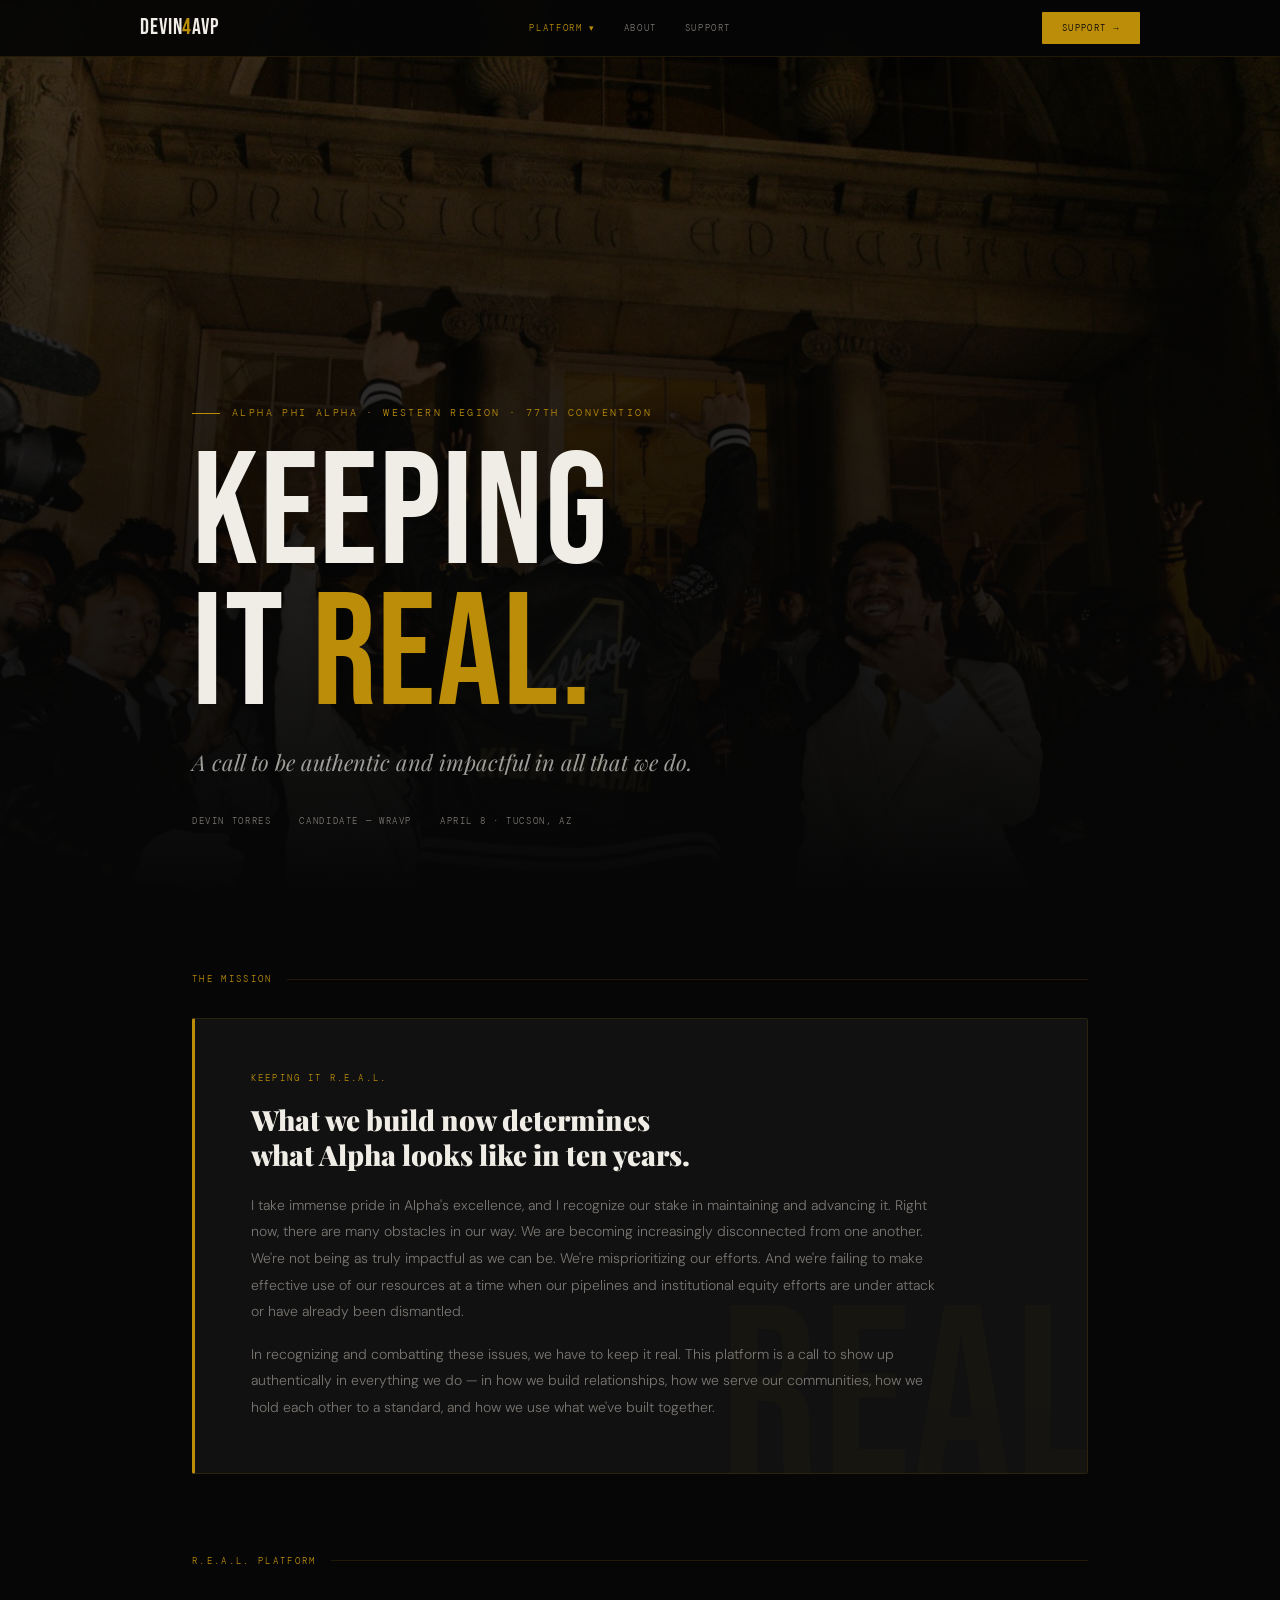
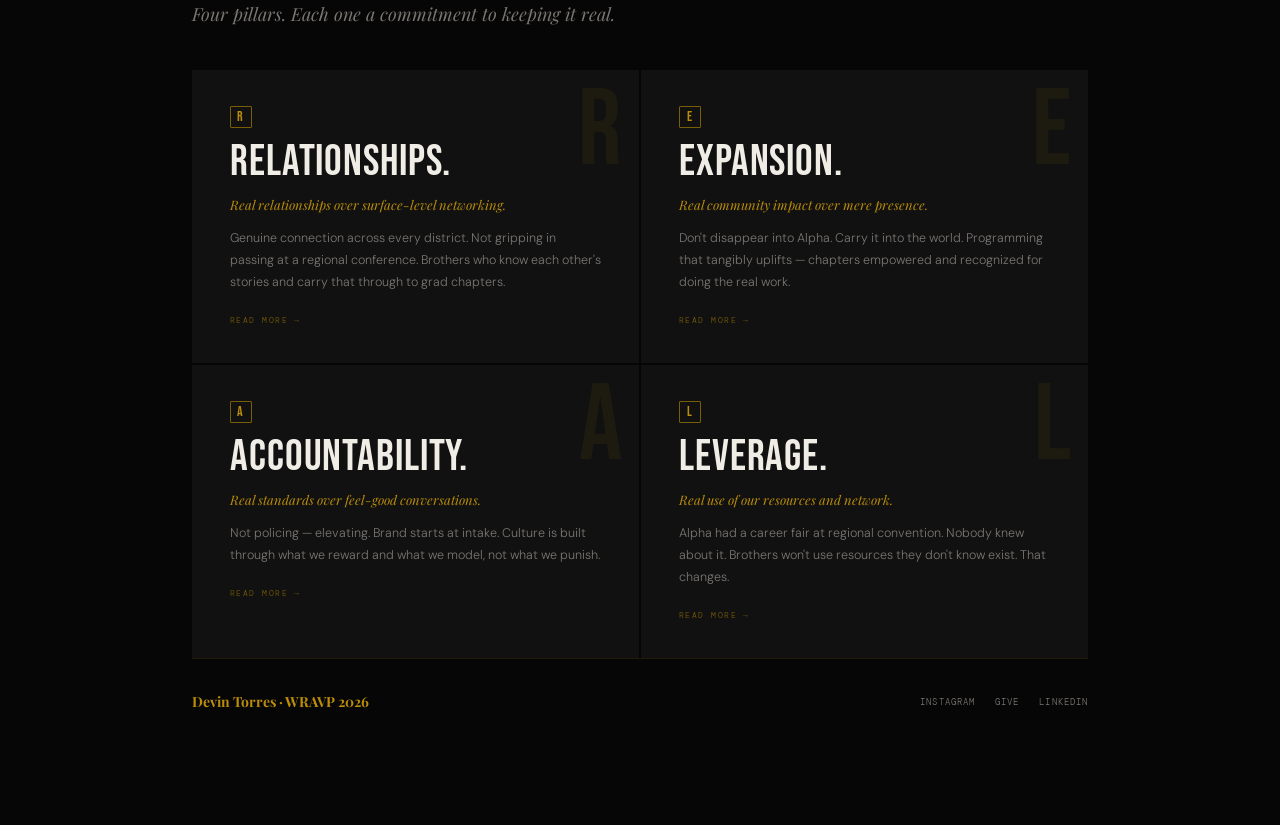
==== commit 9652988d: "updated language" ====
--- a/index.html
+++ b/index.html
@@ -315,7 +315,7 @@
     <div class="section-label">The Mission</div>
     <div class="mission-block reveal">
       <div class="mission-kicker">Keeping it R.E.A.L.</div>
-      <div class="mission-headline">It's on us to keep the legacy alive,<br>and continue onward.</div>
+      <div class="mission-headline">What we build now determines<br>what Alpha looks like in ten years.</div>
       <div class="mission-body">
         <p>I take immense pride in Alpha's excellence, and I recognize our stake in maintaining and advancing it. Right now, there are many obstacles in our way. We are becoming increasingly disconnected from one another. We're not being as truly impactful as we can be. We're misprioritizing our efforts. And we're failing to make effective use of our resources at a time when our pipelines and institutional equity efforts are under attack or have already been dismantled.</p>
         <p>In recognizing and combatting these issues, we have to keep it real. This platform is a call to show up authentically in everything we do — in how we build relationships, how we serve our communities, how we hold each other to a standard, and how we use what we've built together.</p>
@@ -326,17 +326,16 @@
   <!-- PLATFORM -->
   <section class="platform-section">
     <div class="section-label">R.E.A.L. Platform</div>
-    <p class="platform-intro">Four pillars. Each one a committment to what Alpha looks like when we show up with intention and authenticity.</p>
+    <p class="platform-intro">Four pillars. Each one a commitment to keeping it real.</p>
     <div class="pillars">
 
       <a href="relationships.html" class="pillar reveal">
         <div class="pillar-ghost">R</div>
         <div class="pillar-meta">
           <span class="pillar-letter-badge">R</span>
-          Relationships
         </div>
-        <div class="pillar-title">KNOW YOUR BROTHER.</div>
-        <div class="pillar-tagline">"Real relationships over surface-level networking."</div>
+        <div class="pillar-title">RELATIONSHIPS.</div>
+        <div class="pillar-tagline">Real relationships over surface-level networking.</div>
         <div class="pillar-body">Genuine connection across every district. Not gripping in passing at a regional conference. Brothers who know each other's stories and carry that through to grad chapters.</div>
         <div class="pillar-cta">Read more</div>
       </a>
@@ -345,10 +344,9 @@
         <div class="pillar-ghost">E</div>
         <div class="pillar-meta">
           <span class="pillar-letter-badge">E</span>
-          Expansion
         </div>
-        <div class="pillar-title">MOVE THE NEEDLE.</div>
-        <div class="pillar-tagline">"Real community impact over mere presence."</div>
+        <div class="pillar-title">EXPANSION.</div>
+        <div class="pillar-tagline">Real community impact over mere presence.</div>
         <div class="pillar-body">Don't disappear into Alpha. Carry it into the world. Programming that tangibly uplifts — chapters empowered and recognized for doing the real work.</div>
         <div class="pillar-cta">Read more</div>
       </a>
@@ -357,10 +355,9 @@
         <div class="pillar-ghost">A</div>
         <div class="pillar-meta">
           <span class="pillar-letter-badge">A</span>
-          Accountability
         </div>
-        <div class="pillar-title">HOLD HIGH THE NAME.</div>
-        <div class="pillar-tagline">"Real standards over feel-good conversations."</div>
+        <div class="pillar-title">ACCOUNTABILITY.</div>
+        <div class="pillar-tagline">Real standards over feel-good conversations.</div>
         <div class="pillar-body">Not policing — elevating. Brand starts at intake. Culture is built through what we reward and what we model, not what we punish.</div>
         <div class="pillar-cta">Read more</div>
       </a>
@@ -369,10 +366,9 @@
         <div class="pillar-ghost">L</div>
         <div class="pillar-meta">
           <span class="pillar-letter-badge">L</span>
-          Leverage
         </div>
-        <div class="pillar-title">OPEN THE DOOR.</div>
-        <div class="pillar-tagline">"Real use of our resources and network."</div>
+        <div class="pillar-title">LEVERAGE.</div>
+        <div class="pillar-tagline">Real use of our resources and network.</div>
         <div class="pillar-body">Alpha had a career fair at regional convention. Nobody knew about it. Brothers won't use resources they don't know exist. That changes.</div>
         <div class="pillar-cta">Read more</div>
       </a>
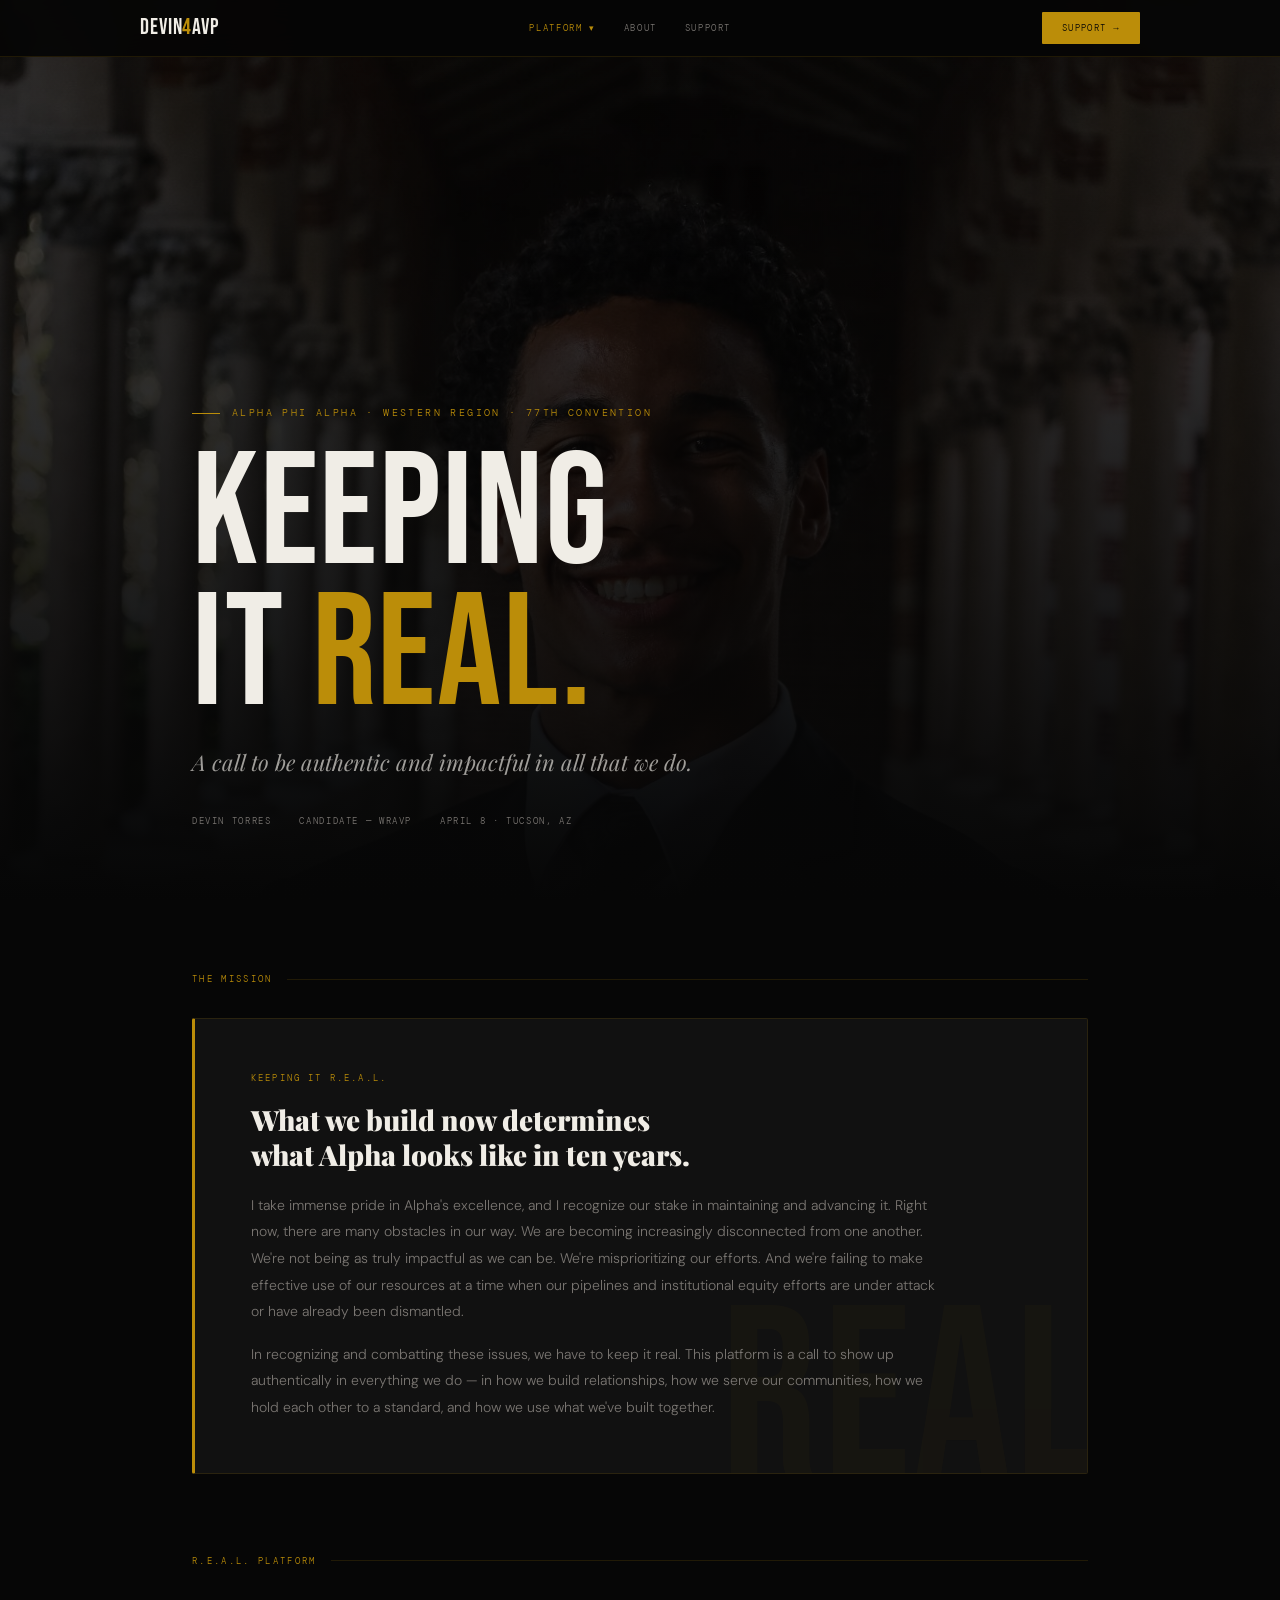
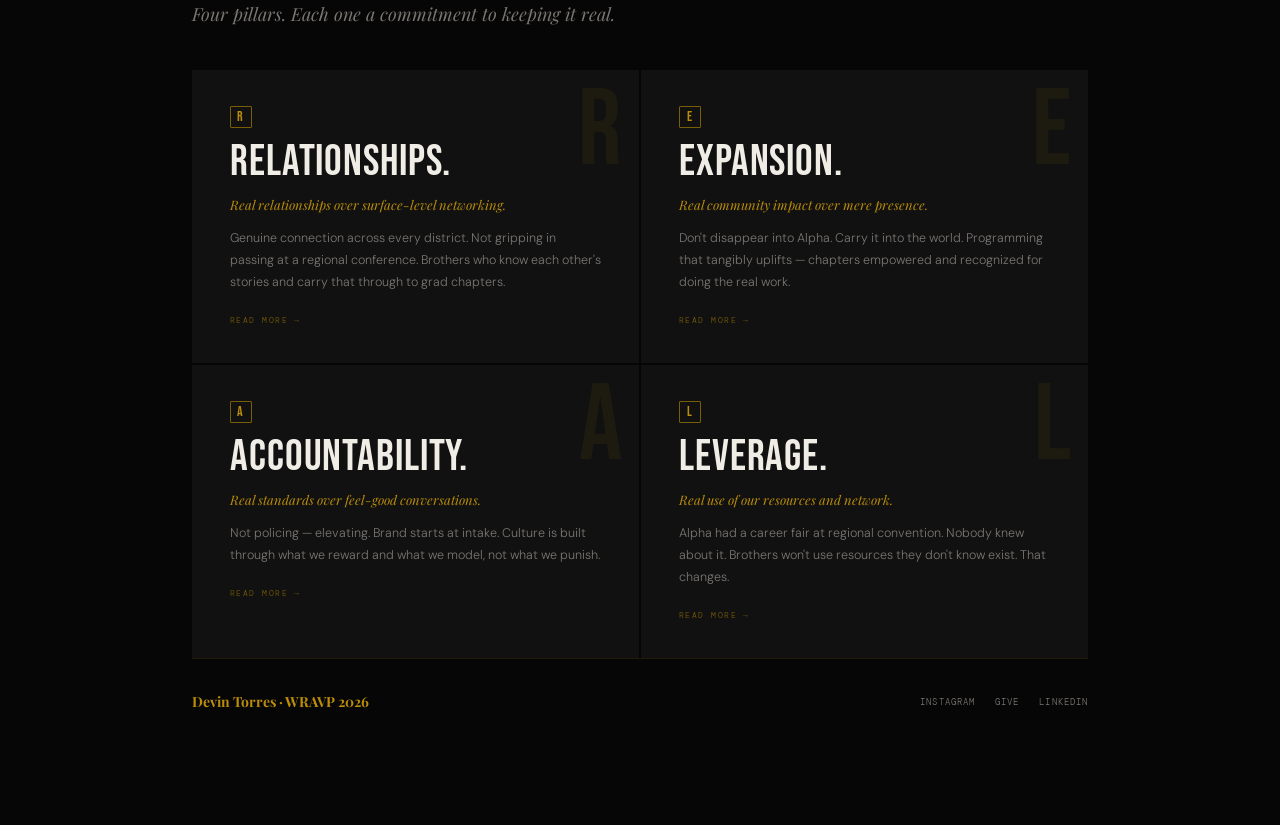
==== commit a47b6bf4: "edit photo" ====
--- a/index.html
+++ b/index.html
@@ -294,7 +294,7 @@
 <!-- HERO -->
 <div class="hero">
   <div class="hero-bg">
-    <img src="assets/images/chapter-fa24.jpg" alt="Alpha Delta Chapter FA24">
+    <img src="assets/images/headshot.jpg" alt="Brother Devin Torres">
   </div>
   <div class="hero-content">
     <div class="hero-eyebrow fade-up d1">Alpha Phi Alpha · Western Region · 77th Convention</div>
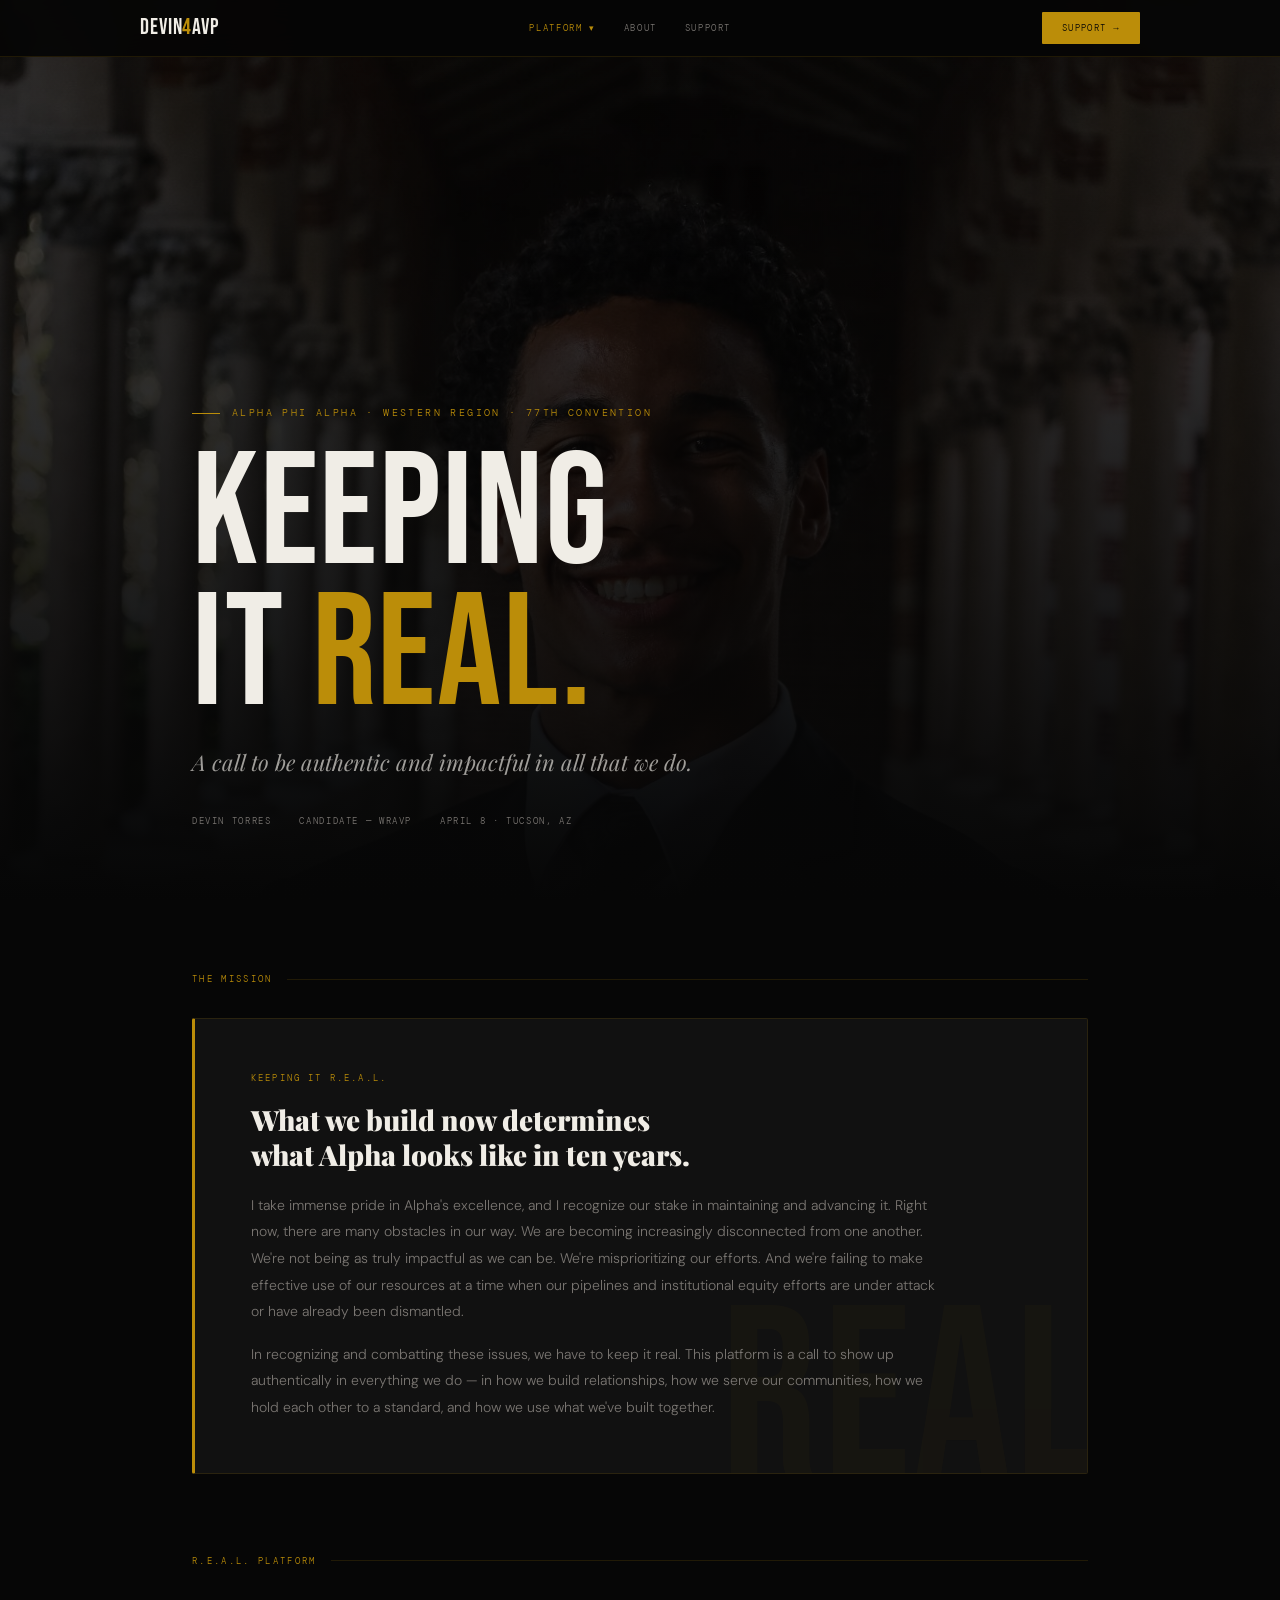
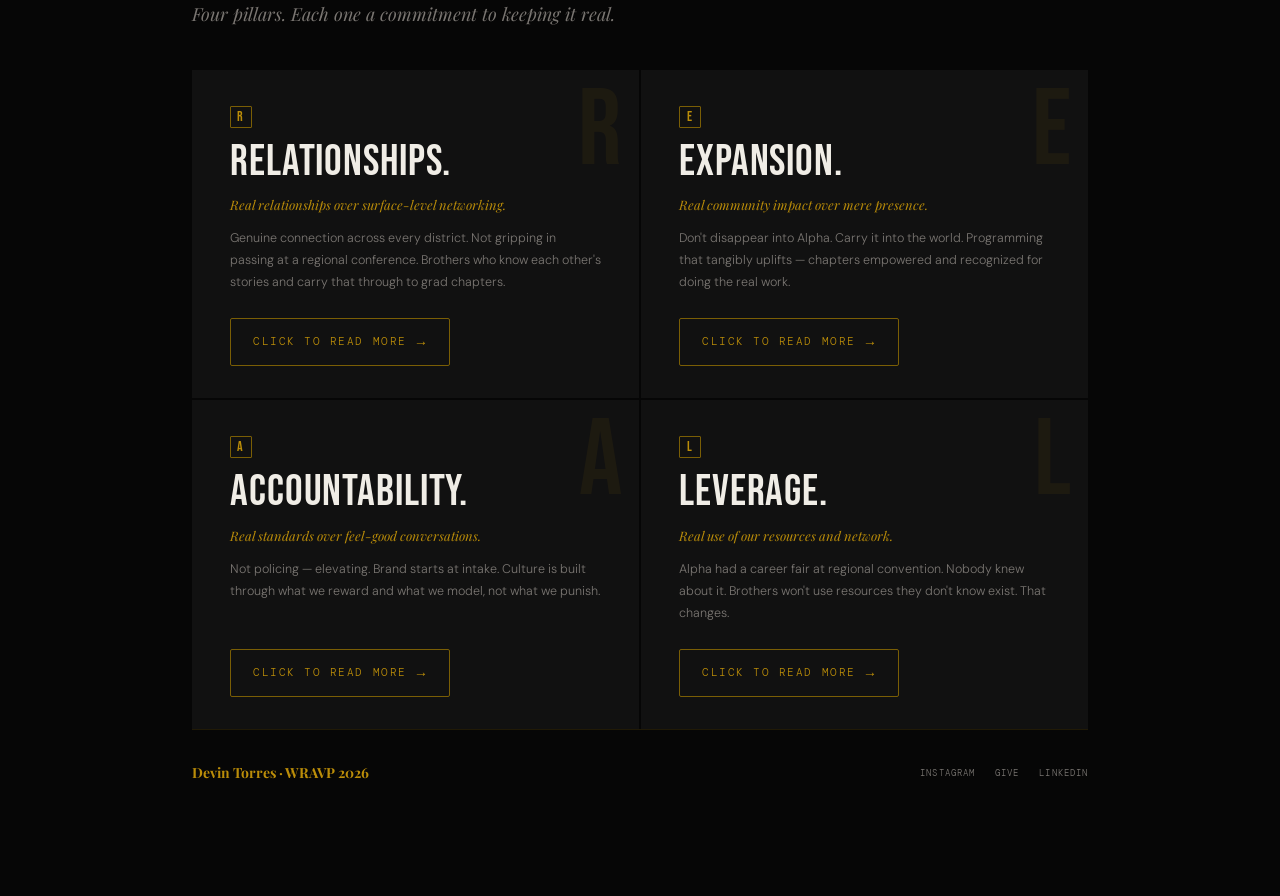
==== commit bf2b59c1: "enlarge read more" ====
--- a/index.html
+++ b/index.html
@@ -85,7 +85,7 @@
   color: var(--muted);
   text-transform: uppercase;
 }
-
+ 
 /* ── MISSION BLOCK ── */
 .mission-block {
   padding: 52px 56px;
@@ -137,7 +137,7 @@
 }
 .mission-body p { margin-bottom: 16px; }
 .mission-body p:last-child { margin: 0; }
-
+ 
 /* ── PLATFORM GRID ── */
 .platform-section { padding-top: 0; border: none; }
 .platform-intro {
@@ -157,13 +157,15 @@
 }
 .pillar {
   background: var(--card);
-  padding: 36px 38px;
+  padding: 36px 38px 32px;
   position: relative;
   overflow: hidden;
   transition: background .2s;
   text-decoration: none;
-  display: block;
+  display: flex;
+  flex-direction: column;
   color: inherit;
+  cursor: pointer;
 }
 .pillar:hover { background: #161616; }
 .pillar-ghost {
@@ -226,22 +228,38 @@
   color: var(--muted);
   line-height: 1.75;
   font-weight: 300;
-  margin-bottom: 20px;
+  margin-bottom: 24px;
+  flex-grow: 1;
 }
 .pillar-cta {
+  display: inline-flex;
+  align-items: center;
+  gap: 10px;
   font-family: var(--mono);
-  font-size: 8px;
-  letter-spacing: .18em;
-  color: var(--gold-dim);
+  font-size: 11px;
+  letter-spacing: .14em;
+  color: var(--gold);
   text-transform: uppercase;
-  display: flex;
-  align-items: center;
-  gap: 6px;
-  transition: color .2s;
-}
-.pillar:hover .pillar-cta { color: var(--gold); }
-.pillar-cta::after { content: '→'; }
-
+  padding: 12px 22px;
+  border: 1px solid var(--gold-dim);
+  border-radius: 2px;
+  transition: all .25s ease;
+  align-self: flex-start;
+}
+.pillar-cta .arrow {
+  display: inline-block;
+  transition: transform .25s ease;
+  font-size: 14px;
+}
+.pillar:hover .pillar-cta {
+  background: var(--gold);
+  color: var(--black);
+  border-color: var(--gold);
+}
+.pillar:hover .pillar-cta .arrow {
+  transform: translateX(4px);
+}
+ 
 @media (max-width: 620px) {
   .pillars { grid-template-columns: 1fr; }
   .hero-content { padding: 0 20px; }
@@ -251,7 +269,7 @@
 </style>
 </head>
 <body>
-
+ 
 <!-- NAV -->
 <nav>
   <div class="nav-inner">
@@ -276,7 +294,7 @@
     </button>
   </div>
 </nav>
-
+ 
 <!-- MOBILE MENU -->
 <ul class="mobile-menu" id="mobile-menu">
   <li><a href="index.html">Home</a></li>
@@ -290,7 +308,7 @@
   <li><a href="about.html">About</a></li>
   <li><a href="support.html">Support</a></li>
 </ul>
-
+ 
 <!-- HERO -->
 <div class="hero">
   <div class="hero-bg">
@@ -307,9 +325,9 @@
     </div>
   </div>
 </div>
-
+ 
 <div class="page">
-
+ 
   <!-- MISSION -->
   <section style="padding-top: 72px; border: none;">
     <div class="section-label">The Mission</div>
@@ -322,13 +340,13 @@
       </div>
     </div>
   </section>
-
+ 
   <!-- PLATFORM -->
   <section class="platform-section">
     <div class="section-label">R.E.A.L. Platform</div>
     <p class="platform-intro">Four pillars. Each one a commitment to keeping it real.</p>
     <div class="pillars">
-
+ 
       <a href="relationships.html" class="pillar reveal">
         <div class="pillar-ghost">R</div>
         <div class="pillar-meta">
@@ -337,9 +355,9 @@
         <div class="pillar-title">RELATIONSHIPS.</div>
         <div class="pillar-tagline">Real relationships over surface-level networking.</div>
         <div class="pillar-body">Genuine connection across every district. Not gripping in passing at a regional conference. Brothers who know each other's stories and carry that through to grad chapters.</div>
-        <div class="pillar-cta">Read more</div>
+        <div class="pillar-cta">Click to read more <span class="arrow">→</span></div>
       </a>
-
+ 
       <a href="expansion.html" class="pillar reveal">
         <div class="pillar-ghost">E</div>
         <div class="pillar-meta">
@@ -348,9 +366,9 @@
         <div class="pillar-title">EXPANSION.</div>
         <div class="pillar-tagline">Real community impact over mere presence.</div>
         <div class="pillar-body">Don't disappear into Alpha. Carry it into the world. Programming that tangibly uplifts — chapters empowered and recognized for doing the real work.</div>
-        <div class="pillar-cta">Read more</div>
+        <div class="pillar-cta">Click to read more <span class="arrow">→</span></div>
       </a>
-
+ 
       <a href="accountability.html" class="pillar reveal">
         <div class="pillar-ghost">A</div>
         <div class="pillar-meta">
@@ -359,9 +377,9 @@
         <div class="pillar-title">ACCOUNTABILITY.</div>
         <div class="pillar-tagline">Real standards over feel-good conversations.</div>
         <div class="pillar-body">Not policing — elevating. Brand starts at intake. Culture is built through what we reward and what we model, not what we punish.</div>
-        <div class="pillar-cta">Read more</div>
+        <div class="pillar-cta">Click to read more <span class="arrow">→</span></div>
       </a>
-
+ 
       <a href="leverage.html" class="pillar reveal">
         <div class="pillar-ghost">L</div>
         <div class="pillar-meta">
@@ -370,12 +388,12 @@
         <div class="pillar-title">LEVERAGE.</div>
         <div class="pillar-tagline">Real use of our resources and network.</div>
         <div class="pillar-body">Alpha had a career fair at regional convention. Nobody knew about it. Brothers won't use resources they don't know exist. That changes.</div>
-        <div class="pillar-cta">Read more</div>
+        <div class="pillar-cta">Click to read more <span class="arrow">→</span></div>
       </a>
-
+ 
     </div>
   </section>
-
+ 
   <!-- FOOTER -->
   <footer>
     <div class="footer-name">Devin Torres · WRAVP 2026</div>
@@ -385,13 +403,13 @@
       <a href="https://linkedin.com/in/devintorres" target="_blank">LinkedIn</a>
     </div>
   </footer>
-
+ 
 </div>
-
+ 
 <script src="js/main.js"></script>
 <style>
 .reveal { opacity: 0; transform: translateY(24px); transition: opacity .7s ease, transform .7s ease; }
 .reveal.revealed { opacity: 1; transform: translateY(0); }
 </style>
 </body>
-</html>
+</html>
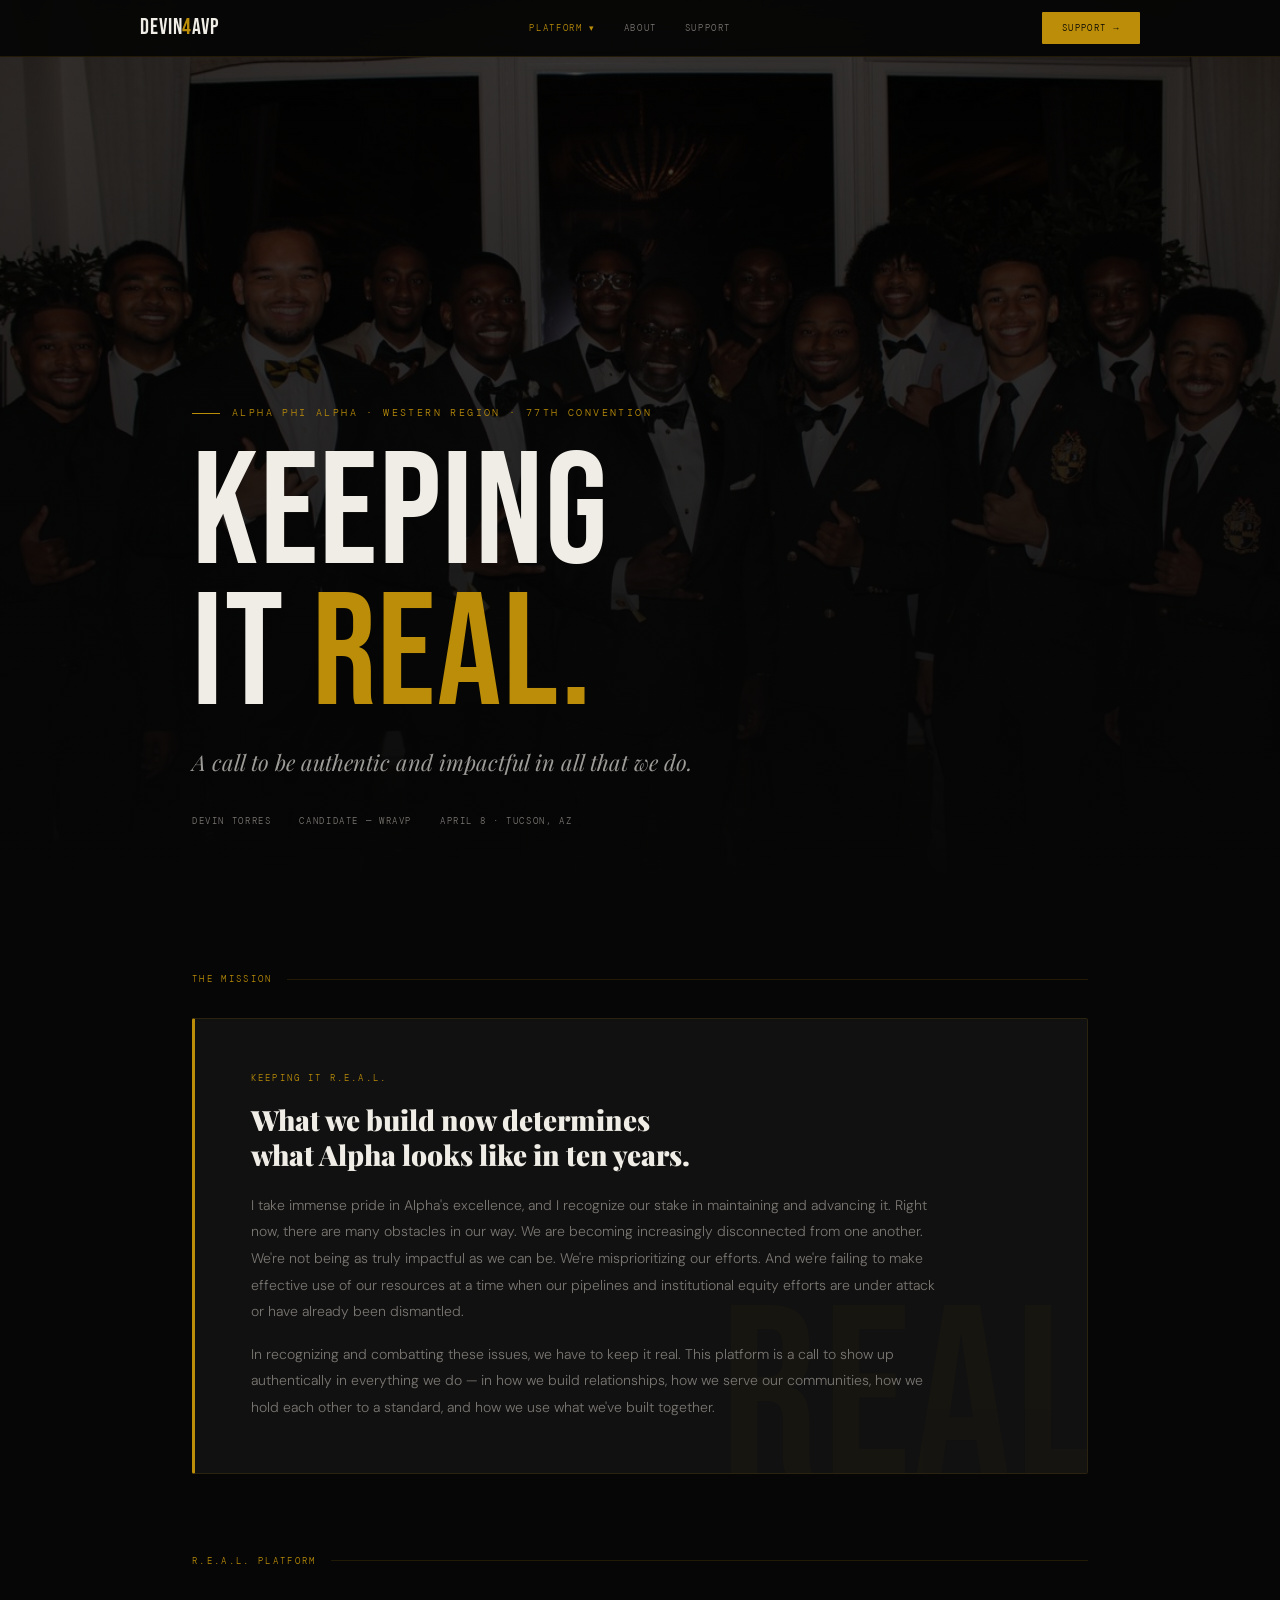
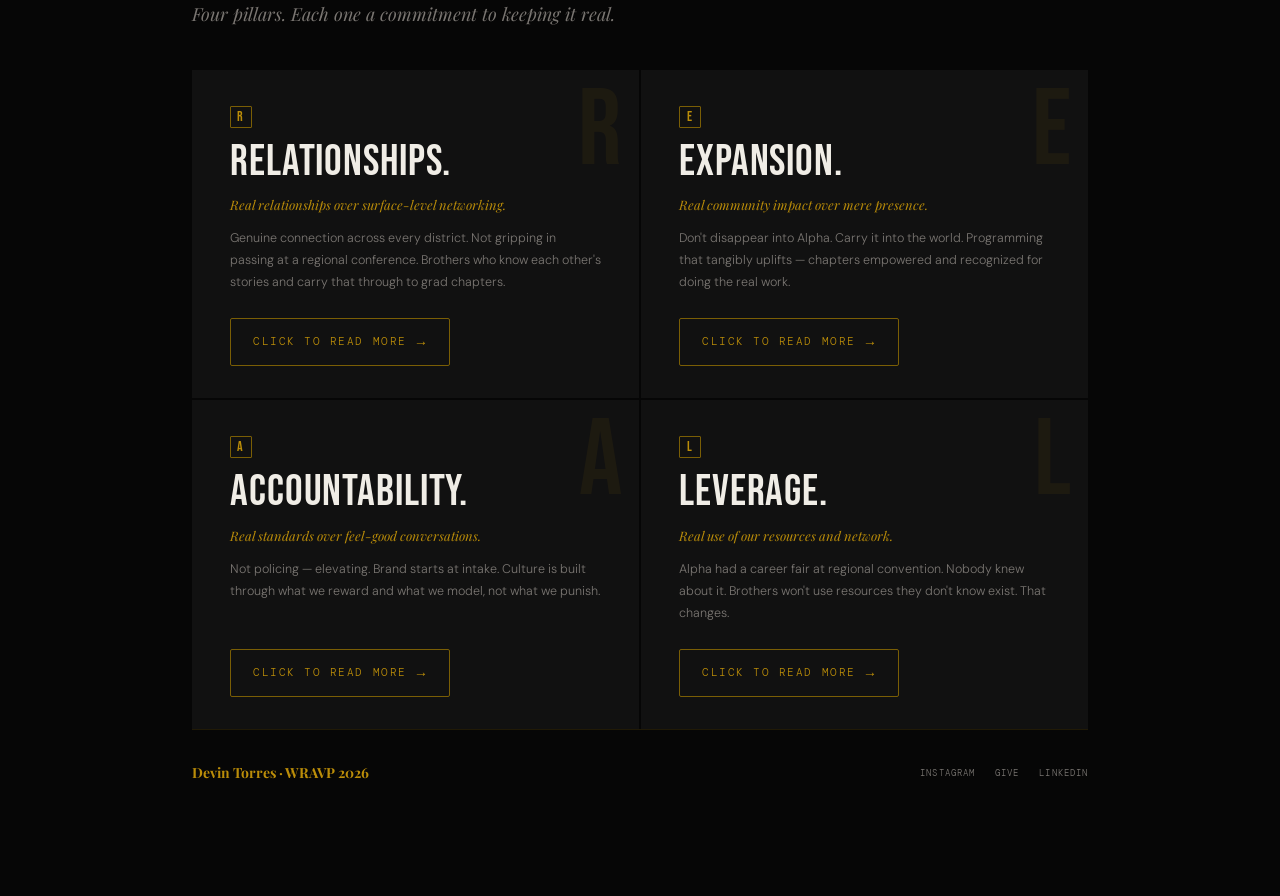
==== commit c7cfc081: "alt picture" ====
--- a/index.html
+++ b/index.html
@@ -85,7 +85,7 @@
   color: var(--muted);
   text-transform: uppercase;
 }
- 
+
 /* ── MISSION BLOCK ── */
 .mission-block {
   padding: 52px 56px;
@@ -137,7 +137,7 @@
 }
 .mission-body p { margin-bottom: 16px; }
 .mission-body p:last-child { margin: 0; }
- 
+
 /* ── PLATFORM GRID ── */
 .platform-section { padding-top: 0; border: none; }
 .platform-intro {
@@ -259,7 +259,7 @@
 .pillar:hover .pillar-cta .arrow {
   transform: translateX(4px);
 }
- 
+
 @media (max-width: 620px) {
   .pillars { grid-template-columns: 1fr; }
   .hero-content { padding: 0 20px; }
@@ -269,7 +269,7 @@
 </style>
 </head>
 <body>
- 
+
 <!-- NAV -->
 <nav>
   <div class="nav-inner">
@@ -294,7 +294,7 @@
     </button>
   </div>
 </nav>
- 
+
 <!-- MOBILE MENU -->
 <ul class="mobile-menu" id="mobile-menu">
   <li><a href="index.html">Home</a></li>
@@ -308,11 +308,14 @@
   <li><a href="about.html">About</a></li>
   <li><a href="support.html">Support</a></li>
 </ul>
- 
+
 <!-- HERO -->
 <div class="hero">
   <div class="hero-bg">
-    <img src="assets/images/headshot.jpg" alt="Brother Devin Torres">
+    <picture>
+      <source media="(min-width: 681px)" srcset="assets/images/leverage-genpres.jpg">
+      <img src="assets/images/headshot.jpg" alt="Brother Devin Torres">
+    </picture>
   </div>
   <div class="hero-content">
     <div class="hero-eyebrow fade-up d1">Alpha Phi Alpha · Western Region · 77th Convention</div>
@@ -325,9 +328,9 @@
     </div>
   </div>
 </div>
- 
+
 <div class="page">
- 
+
   <!-- MISSION -->
   <section style="padding-top: 72px; border: none;">
     <div class="section-label">The Mission</div>
@@ -340,13 +343,13 @@
       </div>
     </div>
   </section>
- 
+
   <!-- PLATFORM -->
   <section class="platform-section">
     <div class="section-label">R.E.A.L. Platform</div>
     <p class="platform-intro">Four pillars. Each one a commitment to keeping it real.</p>
     <div class="pillars">
- 
+
       <a href="relationships.html" class="pillar reveal">
         <div class="pillar-ghost">R</div>
         <div class="pillar-meta">
@@ -357,7 +360,7 @@
         <div class="pillar-body">Genuine connection across every district. Not gripping in passing at a regional conference. Brothers who know each other's stories and carry that through to grad chapters.</div>
         <div class="pillar-cta">Click to read more <span class="arrow">→</span></div>
       </a>
- 
+
       <a href="expansion.html" class="pillar reveal">
         <div class="pillar-ghost">E</div>
         <div class="pillar-meta">
@@ -368,7 +371,7 @@
         <div class="pillar-body">Don't disappear into Alpha. Carry it into the world. Programming that tangibly uplifts — chapters empowered and recognized for doing the real work.</div>
         <div class="pillar-cta">Click to read more <span class="arrow">→</span></div>
       </a>
- 
+
       <a href="accountability.html" class="pillar reveal">
         <div class="pillar-ghost">A</div>
         <div class="pillar-meta">
@@ -379,7 +382,7 @@
         <div class="pillar-body">Not policing — elevating. Brand starts at intake. Culture is built through what we reward and what we model, not what we punish.</div>
         <div class="pillar-cta">Click to read more <span class="arrow">→</span></div>
       </a>
- 
+
       <a href="leverage.html" class="pillar reveal">
         <div class="pillar-ghost">L</div>
         <div class="pillar-meta">
@@ -390,10 +393,10 @@
         <div class="pillar-body">Alpha had a career fair at regional convention. Nobody knew about it. Brothers won't use resources they don't know exist. That changes.</div>
         <div class="pillar-cta">Click to read more <span class="arrow">→</span></div>
       </a>
- 
+
     </div>
   </section>
- 
+
   <!-- FOOTER -->
   <footer>
     <div class="footer-name">Devin Torres · WRAVP 2026</div>
@@ -403,9 +406,9 @@
       <a href="https://linkedin.com/in/devintorres" target="_blank">LinkedIn</a>
     </div>
   </footer>
- 
+
 </div>
- 
+
 <script src="js/main.js"></script>
 <style>
 .reveal { opacity: 0; transform: translateY(24px); transition: opacity .7s ease, transform .7s ease; }
